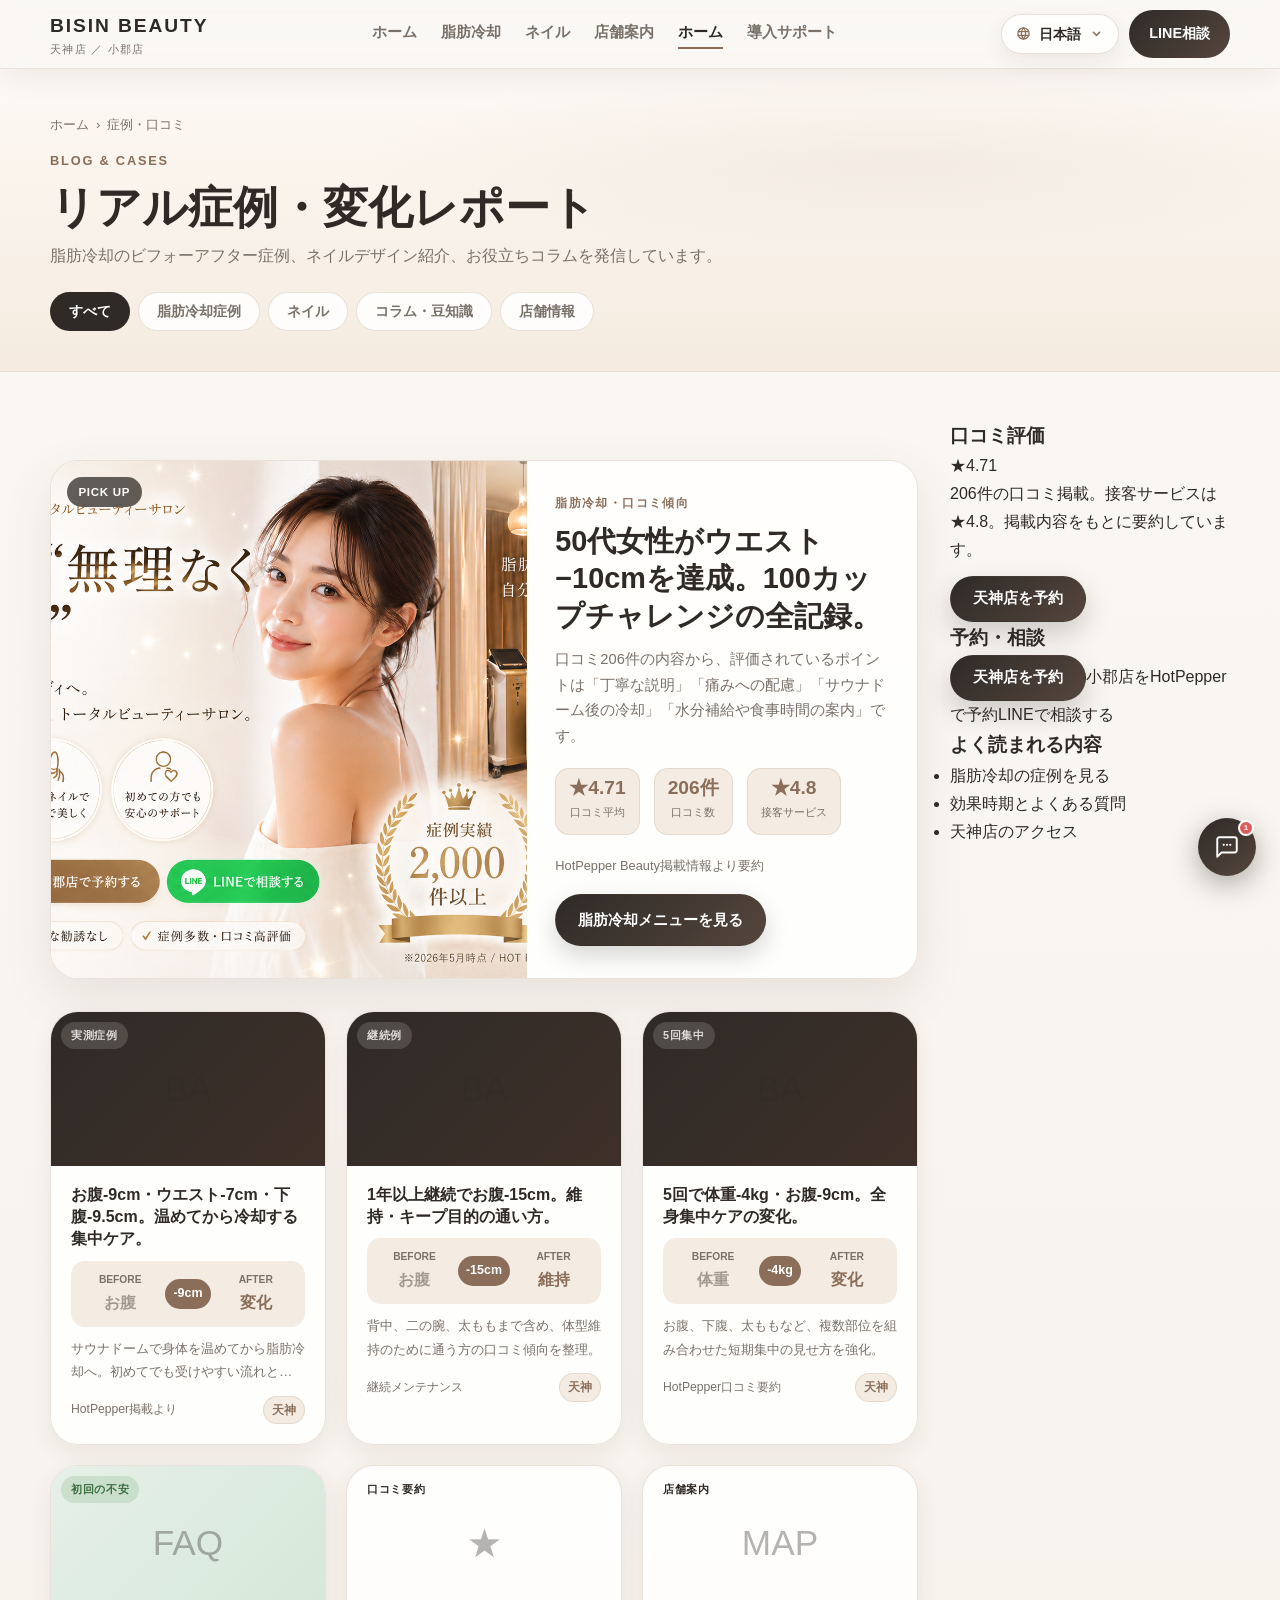
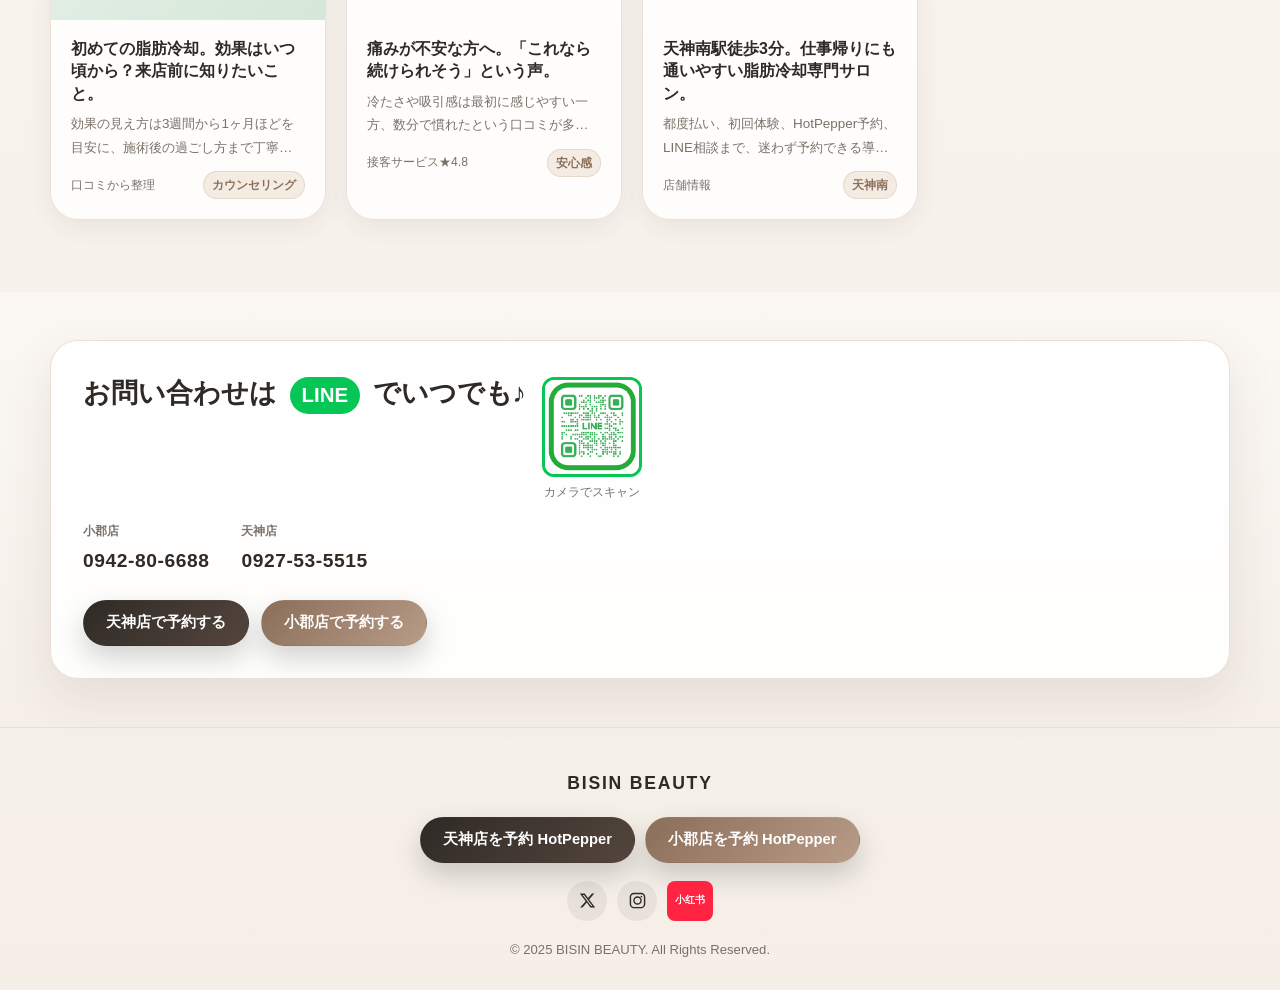
==== blog/index.html @ 2ee67520 "Fix Chinese copy wording" ====
<!DOCTYPE html>
<html lang="ja">
<head>
  <meta charset="UTF-8" />
  <meta name="viewport" content="width=device-width, initial-scale=1.0" />
  <title>症例・ブログ | BISIN BEAUTY</title>
  <meta name="description" content="脂肪冷却の症例・ビフォーアフター・お役立ち情報を発信。天神COOL SPA・小郡CHUCHU。" />
  <link rel="canonical" href="https://coolspa.bisincool.co.jp/blog/" />
  <meta property="og:type" content="website" />
  <meta property="og:site_name" content="BISIN BEAUTY" />
  <meta property="og:title" content="症例・ブログ｜脂肪冷却のビフォーアフター｜BISIN BEAUTY" />
  <meta property="og:description" content="脂肪冷却の症例・ビフォーアフター・お役立ち情報を発信。天神COOL SPA・小郡CHUCHU。" />
  <meta property="og:url" content="https://coolspa.bisincool.co.jp/blog/" />
  <meta property="og:image" content="https://coolspa.bisincool.co.jp/images/cases/Mochiafter.JPG" />
  <meta name="twitter:card" content="summary_large_image" />
  <style>
    :root{--bg:#f7f3ee;--card:rgba(255,255,255,0.85);--text:#2f2a26;--muted:#7a7169;--line:#e8dfd6;--accent:#b99c87;--accent-dark:#8a6e59;--shadow:0 18px 50px rgba(74,56,42,0.10);--shadow-sm:0 8px 24px rgba(74,56,42,0.07);--radius-xl:28px;--radius-lg:20px;--radius-md:14px;--max:1180px}
    *{box-sizing:border-box;margin:0;padding:0}
    html{scroll-behavior:smooth}
    body{font-family:"Hiragino Sans","Yu Gothic","Noto Sans JP",sans-serif;color:var(--text);background:linear-gradient(180deg,#fbf8f4,#f5efe8);line-height:1.75}
    a{color:inherit;text-decoration:none}
    .container{width:min(var(--max),calc(100% - 32px));margin:0 auto}
    .site-header{}.site-header::before{content:"";position:absolute;inset:0;backdrop-filter:blur(18px);background:;z-index:-1;pointer-events:none}
    .header-inner{min-height:68px;display:flex;align-items:center;justify-content:space-between;gap:16px}
    .logo{font-size:1.2rem;font-weight:800;letter-spacing:.1em}
    .logo small{display:block;font-size:.68rem;color:var(--muted);font-weight:500;letter-spacing:.12em;margin-top:-2px}
    .nav{display:flex;gap:24px;color:var(--muted);font-size:.95rem;font-weight:600}
    .nav a:hover,.nav a.active{color:var(--text)}
    .nav-close{display:none}
    .hamburger{display:none}
    .nav a.active{border-bottom:2px solid var(--accent-dark);padding-bottom:2px}
    .nav-cta{padding:11px 20px;border-radius:999px;background:linear-gradient(135deg,#2f2a26,#54463d);color:#fff;font-size:.9rem;font-weight:700;transition:transform .2s}
    .nav-cta:hover{transform:translateY(-2px)}
    .btn{display:inline-flex;align-items:center;justify-content:center;gap:6px;border-radius:999px;padding:12px 22px;font-size:.93rem;font-weight:800;border:1px solid transparent;cursor:pointer;transition:transform .2s,box-shadow .2s}
    .btn:hover{transform:translateY(-2px)}
    .btn-primary{background:linear-gradient(135deg,#2f2a26,#54463d);color:#fff;box-shadow:0 10px 24px rgba(0,0,0,.16)}
    .btn-secondary{background:rgba(255,255,255,.95);border-color:var(--line);color:var(--text)}
    .eyebrow{color:var(--accent-dark);font-size:.8rem;letter-spacing:.14em;text-transform:uppercase;font-weight:700;margin-bottom:8px}

    /* PAGE HERO */
    .page-hero{padding:44px 0 40px;background:radial-gradient(ellipse 70% 50% at 70% 30%,rgba(185,156,135,.1) 0,transparent 60%),linear-gradient(180deg,#fdf9f4,#f5ebe0);border-bottom:1px solid var(--line)}
    .breadcrumb{display:flex;gap:7px;align-items:center;font-size:.83rem;color:var(--muted);margin-bottom:14px}
    .breadcrumb a:hover{color:var(--text)}
    .page-hero h1{font-size:clamp(1.8rem,3.5vw,2.8rem);font-weight:800;line-height:1.2;margin-bottom:8px}
    .page-hero p{color:var(--muted);font-size:.97rem;margin-bottom:22px}

    /* FILTER TABS */
    .filter-bar{display:flex;flex-wrap:wrap;gap:8px}
    .filter-tab{padding:9px 18px;border-radius:999px;font-size:.88rem;font-weight:700;cursor:pointer;border:1px solid var(--line);background:rgba(255,255,255,.9);color:var(--muted);transition:all .2s}
    .filter-tab.active,.filter-tab:hover{background:var(--text);color:#fff;border-color:transparent}

    /* FEATURED POST */
    .featured-post{margin:40px 0 32px;background:var(--card);border:1px solid rgba(232,223,214,.9);border-radius:var(--radius-xl);overflow:hidden;box-shadow:var(--shadow);display:grid;grid-template-columns:1.1fr 0.9fr}
    .featured-img{position:relative;min-height:340px;background:url('../images/hero-cover.png') center/cover}
    .featured-img::after{content:"";position:absolute;inset:0;background:linear-gradient(90deg,transparent 60%,rgba(255,255,255,.1))}
    .featured-tag{position:absolute;top:16px;left:16px;padding:5px 12px;border-radius:999px;background:rgba(47,42,38,.75);backdrop-filter:blur(6px);color:#fff;font-size:.72rem;font-weight:800;letter-spacing:.06em}
    .featured-body{padding:32px 28px;display:flex;flex-direction:column;justify-content:center}
    .featured-label{font-size:.72rem;font-weight:800;letter-spacing:.12em;color:var(--accent-dark);text-transform:uppercase;margin-bottom:10px}
    .featured-body h2{font-size:clamp(1.3rem,2.5vw,1.8rem);font-weight:800;line-height:1.3;margin-bottom:12px}
    .featured-body p{font-size:.92rem;color:var(--muted);margin-bottom:18px}
    .featured-stats{display:flex;gap:14px;margin-bottom:20px}
    .fstat{text-align:center;padding:9px 13px;background:#f4ece3;border:1px solid rgba(185,156,135,.25);border-radius:var(--radius-md)}
    .fstat strong{display:block;font-size:1.2rem;font-weight:900;color:var(--accent-dark);line-height:1}
    .fstat span{font-size:.68rem;color:var(--muted)}
    .featured-meta{font-size:.8rem;color:var(--muted)}

    /* BLOG GRID */
    .blog-grid{display:grid;grid-template-columns:repeat(3,1fr);gap:20px}
    .blog-card{background:var(--card);border:1px solid rgba(232,223,214,.9);border-radius:var(--radius-xl);overflow:hidden;box-shadow:var(--shadow-sm);transition:transform .25s,box-shadow .25s;cursor:pointer}
    .blog-card:hover{transform:translateY(-4px);box-shadow:var(--shadow)}
    .blog-card-img{aspect-ratio:16/9;position:relative;overflow:hidden;display:flex;align-items:center;justify-content:center;flex-direction:column;gap:7px}
    /* category colors */
    .blog-card-img.cat-case{background:linear-gradient(135deg,#2f2a26,#3e3029)}
    .blog-card-img.cat-nail{background:linear-gradient(135deg,#f5e6f0,#e8d5ef)}
    .blog-card-img.cat-tips{background:linear-gradient(135deg,#e6f0e8,#d5e8d8)}
    .blog-card-img.cat-store{background:linear-gradient(135deg,#fdf6ec,#f5ebe0)}
    .blog-card-img .img-icon{font-size:2.2rem;opacity:.35}
    .blog-card-img img{position:absolute;inset:0;width:100%;height:100%;object-fit:cover}
    .blog-img-tag{position:absolute;top:10px;left:10px;padding:4px 10px;border-radius:999px;font-size:.68rem;font-weight:800;letter-spacing:.06em}
    .cat-case   .blog-img-tag{background:rgba(255,255,255,.15);color:rgba(255,255,255,.8)}
    .cat-nail   .blog-img-tag{background:rgba(185,136,185,.2);color:#7a3d8f}
    .cat-tips   .blog-img-tag{background:rgba(100,160,100,.2);color:#3a6e40}
    .cat-store  .blog-img-tag{background:rgba(185,156,135,.2);color:var(--accent-dark)}
    .blog-card-body{padding:18px 20px 20px}
    .blog-card-body h3{font-size:1rem;font-weight:800;line-height:1.4;margin-bottom:7px}
    .blog-card-body p{font-size:.84rem;color:var(--muted);margin-bottom:12px;display:-webkit-box;-webkit-line-clamp:2;-webkit-box-orient:vertical;overflow:hidden}
    .blog-card-footer{display:flex;align-items:center;justify-content:space-between}
    .blog-date{font-size:.76rem;color:var(--muted)}
    .blog-store-tag{font-size:.72rem;font-weight:700;padding:3px 8px;border-radius:999px;background:#f4ece3;border:1px solid rgba(185,156,135,.25);color:var(--accent-dark)}

    /* BA MINI in card */
    .ba-mini{display:grid;grid-template-columns:1fr auto 1fr;align-items:center;gap:8px;margin:10px 0;padding:10px 12px;background:#f4ece3;border-radius:var(--radius-md)}
    .ba-mini .side{text-align:center}
    .ba-mini .side .lbl{font-size:.64rem;color:var(--muted);font-weight:700;display:block}
    .ba-mini .side .val{font-size:1rem;font-weight:900;line-height:1.1}
    .ba-mini .side.before-side .val{color:rgba(100,89,80,.55);text-decoration:line-through;text-decoration-color:rgba(100,89,80,.2)}
    .ba-mini .side.after-side  .val{color:var(--accent-dark)}
    .ba-mini .diff-badge{font-size:.78rem;font-weight:900;color:#fff;background:var(--accent-dark);padding:4px 8px;border-radius:999px;white-space:nowrap}

    /* SIDEBAR */
    .blog-layout{display:grid;grid-template-columns:1fr 280px;gap:32px;align-items:start}
    .sidebar-card{background:var(--card);border:1px solid rgba(232,223,214,.9);border-radius:var(--radius-xl);padding:22px;box-shadow:var(--shadow-sm);margin-bottom:18px}
    .sidebar-title{font-size:.88rem;font-weight:800;margin-bottom:14px;padding-bottom:8px;border-bottom:1px solid var(--line)}
    .sidebar-link{display:flex;align-items:flex-start;gap:10px;padding:9px 0;border-bottom:1px solid var(--line);font-size:.84rem}
    .sidebar-link:last-child{border-bottom:none}
    .sidebar-link .sl-icon{flex-shrink:0;font-size:.9rem}
    .sidebar-link .sl-text{color:var(--text);line-height:1.4}
    .sidebar-link .sl-text small{display:block;color:var(--muted);font-size:.74rem;margin-top:2px}
    .sidebar-link:hover .sl-text{color:var(--accent-dark)}
    .cta-sidebar{background:linear-gradient(135deg,#2f2a26,#54463d);border-radius:var(--radius-xl);padding:22px;text-align:center}
    .cta-sidebar h3{color:#fff;font-size:1rem;font-weight:800;margin-bottom:7px}
    .cta-sidebar p{color:rgba(255,255,255,.65);font-size:.82rem;margin-bottom:14px}
    .cta-sidebar .btn-white{display:block;padding:11px;border-radius:999px;background:#fff;color:var(--text);font-size:.88rem;font-weight:800;text-align:center;margin-bottom:8px;transition:transform .2s}
    .cta-sidebar .btn-white:hover{transform:translateY(-1px)}
    .cta-sidebar .btn-line{display:block;padding:11px;border-radius:999px;background:rgba(255,255,255,.12);border:1px solid rgba(255,255,255,.2);color:rgba(255,255,255,.85);font-size:.88rem;font-weight:700;text-align:center}

    /* PAGINATION */
    .pagination{display:flex;justify-content:center;gap:8px;margin-top:40px}
    .page-btn{width:38px;height:38px;border-radius:10px;display:flex;align-items:center;justify-content:center;font-size:.88rem;font-weight:700;border:1px solid var(--line);background:rgba(255,255,255,.9);color:var(--muted);cursor:pointer;transition:all .2s}
    .page-btn.active,.page-btn:hover{background:var(--text);color:#fff;border-color:transparent}

    @media(max-width:960px){
      .blog-layout{grid-template-columns:1fr}
      .featured-post{grid-template-columns:1fr}
      .featured-img{min-height:220px}
      .blog-grid{grid-template-columns:1fr 1fr}
    }
    @media(max-width:720px){
      .nav{display:none;flex-direction:column;position:fixed;top:0;left:0;width:100%;height:100%;background:#fbf8f4;backdrop-filter:blur(20px);z-index:100;justify-content:center;align-items:center;gap:36px;font-size:1.2rem}
      .nav.open{display:flex}
      .nav-close{position:absolute;top:24px;right:24px;background:none;border:none;font-size:2rem;cursor:pointer;color:var(--text)}
      .hamburger{display:flex;flex-direction:column;gap:5px;background:none;border:none;cursor:pointer;padding:8px;z-index:200}
      .hamburger span{display:block;width:24px;height:2px;background:var(--text);border-radius:2px}
      .blog-grid{grid-template-columns:1fr}
      .filter-bar{gap:6px}
      .filter-tab{padding:7px 12px;font-size:.82rem}
    }
      .footer{padding:40px 0 28px;border-top:1px solid var(--line)}
    .footer-inner{display:flex;flex-direction:column;align-items:center;gap:18px;text-align:center}
    .footer-brand{font-size:1.1rem;font-weight:800;letter-spacing:.1em;color:var(--text)}
    .footer-reserve{display:flex;gap:10px;flex-wrap:wrap;justify-content:center}
    .footer-hp-btn{display:inline-flex;align-items:center;gap:7px;padding:10px 18px;border-radius:999px;background:#ff4b4b;color:#fff;font-size:.86rem;font-weight:700;transition:opacity .2s}
    .footer-hp-btn:hover{opacity:.85}
    .hp-badge{font-size:.68rem;background:rgba(0,0,0,.15);padding:2px 7px;border-radius:4px}
    .footer-sns{display:flex;gap:10px}
    .sns-btn{width:40px;height:40px;border-radius:50%;display:flex;align-items:center;justify-content:center;background:rgba(0,0,0,.06);color:var(--text);transition:background .2s,transform .2s}
    .sns-btn:hover{background:rgba(0,0,0,.12);transform:translateY(-2px)}
    .sns-btn.rednote{background:#ff2442;color:#fff;font-size:.6rem;font-weight:800;border-radius:8px;width:auto;padding:0 8px}
    .footer-copy{font-size:.82rem;color:var(--muted)}
  </style>
  <link rel="stylesheet" href="../css/i18n.css?v=2" />
  <link rel="stylesheet" href="../css/cta-unified.css?v=3" />
</head>
<body>
<header class="site-header">
  <div class="container header-inner">
    <a class="logo" href="../index.html">BISIN BEAUTY<small>天神店 ／ 小郡店</small></a>
    <nav class="nav" id="globalNav">
      <button class="nav-close" onclick="document.getElementById('globalNav').classList.remove('open')" aria-label="閉じる">✕</button>
      <a href="../index.html" onclick="document.getElementById('globalNav').classList.remove('open')">ホーム</a>
      <a href="../services/fat-freezing.html" onclick="document.getElementById('globalNav').classList.remove('open')">脂肪冷却</a>
      <a href="../services/nail.html" onclick="document.getElementById('globalNav').classList.remove('open')">ネイル</a>
      <a href="../stores/coolspa-tenjin.html" onclick="document.getElementById('globalNav').classList.remove('open')">店舗案内</a>
      <a href="index.html" class="active" onclick="document.getElementById('globalNav').classList.remove('open')">症例・ビフォーアフター</a>
      <a href="../for-business.html" onclick="document.getElementById('globalNav').classList.remove('open')">開業支援</a>
    </nav>
    <div style="display:flex;align-items:center;gap:12px;">
      <a class="nav-cta" href="#contact">LINE相談</a>
      <button class="hamburger" onclick="document.getElementById('globalNav').classList.toggle('open')" aria-label="メニュー">
        <span></span><span></span><span></span>
      </button>
    </div>
  </div>
</header>

<main>
  <section class="page-hero">
    <div class="container">
      <div class="breadcrumb">
        <a href="../index.html">ホーム</a><span>›</span><span>症例・口コミ</span>
      </div>
      <div class="eyebrow">Blog &amp; Cases</div>
      <h1>リアル症例・口コミレポート</h1>
      <p>HotPepper Beauty掲載の口コミ・症例傾向をもとに、脂肪冷却の変化量、体感、通いやすさを来店前に確認できます。</p>
      <div class="filter-bar">
        <button class="filter-tab active">すべて</button>
        <button class="filter-tab">脂肪冷却症例</button>
        <button class="filter-tab">口コミ要約</button>
        <button class="filter-tab">コラム・豆知識</button>
        <button class="filter-tab">店舗情報</button>
      </div>
    </div>
  </section>

  <div style="padding:48px 0 72px">
    <div class="container">
      <div class="blog-layout">
        <div>
          <div class="featured-post">
            <div class="featured-img"><span class="featured-tag">PICK UP</span></div>
            <div class="featured-body">
              <div class="featured-label">脂肪冷却・口コミ傾向</div>
              <h2>口コミ平均★4.71。サイズ変化と通いやすさで選ばれる理由。</h2>
              <p>口コミ206件の内容から、評価されているポイントは「丁寧な説明」「痛みへの配慮」「サウナドーム後の冷却」「水分補給や食事時間の案内」です。</p>
              <div class="featured-stats">
                <div class="fstat"><strong>★4.71</strong><span>口コミ平均</span></div>
                <div class="fstat"><strong>206件</strong><span>口コミ数</span></div>
                <div class="fstat"><strong>★4.8</strong><span>接客サービス</span></div>
              </div>
              <div class="featured-meta">HotPepper Beauty掲載情報より要約</div>
              <a href="../services/fat-freezing.html" class="btn btn-primary" style="margin-top:16px;align-self:flex-start">脂肪冷却メニューを見る</a>
            </div>
          </div>

          <div class="blog-grid">
            <div class="blog-card"><div class="blog-card-img cat-case"><span class="blog-img-tag">実測症例</span><span class="img-icon">BA</span></div><div class="blog-card-body"><h3>お腹-9cm・ウエスト-7cm・下腹-9.5cm。温めてから冷却する集中ケア。</h3><div class="ba-mini"><div class="side before-side"><span class="lbl">BEFORE</span><span class="val">お腹</span></div><span class="diff-badge">-9cm</span><div class="side after-side"><span class="lbl">AFTER</span><span class="val">変化</span></div></div><p>サウナドームで身体を温めてから脂肪冷却へ。初めてでも受けやすい流れとして紹介します。</p><div class="blog-card-footer"><span class="blog-date">HotPepper掲載より</span><span class="blog-store-tag">天神</span></div></div></div>
            <div class="blog-card"><div class="blog-card-img cat-case"><span class="blog-img-tag">継続例</span><span class="img-icon">BA</span></div><div class="blog-card-body"><h3>1年以上継続でお腹-15cm。維持・キープ目的の通い方。</h3><div class="ba-mini"><div class="side before-side"><span class="lbl">BEFORE</span><span class="val">お腹</span></div><span class="diff-badge">-15cm</span><div class="side after-side"><span class="lbl">AFTER</span><span class="val">維持</span></div></div><p>背中、二の腕、太ももまで含め、体型維持のために通う方の口コミ傾向を整理。</p><div class="blog-card-footer"><span class="blog-date">継続メンテナンス</span><span class="blog-store-tag">天神</span></div></div></div>
            <div class="blog-card"><div class="blog-card-img cat-case"><span class="blog-img-tag">5回集中</span><span class="img-icon">BA</span></div><div class="blog-card-body"><h3>5回で体重-4kg・お腹-9cm。全身集中ケアの変化。</h3><div class="ba-mini"><div class="side before-side"><span class="lbl">BEFORE</span><span class="val">体重</span></div><span class="diff-badge">-4kg</span><div class="side after-side"><span class="lbl">AFTER</span><span class="val">変化</span></div></div><p>お腹、下腹、太ももなど、複数部位を組み合わせた短期集中の見せ方を強化。</p><div class="blog-card-footer"><span class="blog-date">HotPepper口コミ要約</span><span class="blog-store-tag">天神</span></div></div></div>
            <div class="blog-card"><div class="blog-card-img cat-tips"><span class="blog-img-tag">初回の不安</span><span class="img-icon">FAQ</span></div><div class="blog-card-body"><h3>初めての脂肪冷却。効果はいつ頃から？来店前に知りたいこと。</h3><p>効果の見え方は3週間から1ヶ月ほどを目安に、施術後の過ごし方まで丁寧に案内します。</p><div class="blog-card-footer"><span class="blog-date">口コミから整理</span><span class="blog-store-tag">カウンセリング</span></div></div></div>
            <div class="blog-card"><div class="blog-card-img cat-review"><span class="blog-img-tag">口コミ要約</span><span class="img-icon">★</span></div><div class="blog-card-body"><h3>痛みが不安な方へ。「これなら続けられそう」という声。</h3><p>冷たさや吸引感は最初に感じやすい一方、数分で慣れたという口コミが多く、声かけも安心材料に。</p><div class="blog-card-footer"><span class="blog-date">接客サービス★4.8</span><span class="blog-store-tag">安心感</span></div></div></div>
            <div class="blog-card"><div class="blog-card-img cat-shop"><span class="blog-img-tag">店舗案内</span><span class="img-icon">MAP</span></div><div class="blog-card-body"><h3>天神南駅徒歩3分。仕事帰りにも通いやすい脂肪冷却専門サロン。</h3><p>都度払い、初回体験、HotPepper予約、LINE相談まで、迷わず予約できる導線をまとめました。</p><div class="blog-card-footer"><span class="blog-date">店舗情報</span><span class="blog-store-tag">天神南</span></div></div></div>
          </div>
        </div>

        <aside class="sidebar">
          <div class="side-widget"><h3>口コミ評価</h3><div class="side-review-score">★4.71</div><p>206件の口コミ掲載。接客サービスは★4.8。掲載内容をもとに要約しています。</p><a class="side-cta hotpepper" href="https://beauty.hotpepper.jp/kr/slnH000736255/review/" target="_blank" rel="noopener" style="margin-top:12px">HotPepperの口コミを見る</a></div>
          <div class="side-widget"><h3>予約・相談</h3><div class="side-cta-list"><a class="side-cta hotpepper" href="https://beauty.hotpepper.jp/kr/slnH000736255/" target="_blank" rel="noopener">天神店をHotPepperで予約</a><a class="side-cta hotpepper" href="https://beauty.hotpepper.jp/kr/slnH000582425/" target="_blank" rel="noopener">小郡店をHotPepperで予約</a><a class="side-cta line" href="https://lin.ee/ueF4z50" target="_blank" rel="noopener">LINEで相談する</a></div></div>
          <div class="side-widget"><h3>よく読まれる内容</h3><ul class="popular-list"><li><a href="../services/fat-freezing.html#results">脂肪冷却の症例を見る</a></li><li><a href="../services/fat-freezing.html#faq">効果時期とよくある質問</a></li><li><a href="../stores/coolspa-tenjin.html">天神店のアクセス</a></li></ul></div>
        </aside>
      </div>
    </div>
  </div>

  <!-- Contact CTA -->
  <section id="contact" style="padding:48px 0;background:linear-gradient(180deg,#fbf8f4,#f5efe8);">
    <div class="container">
      <div style="background:rgba(255,255,255,0.9);border:1px solid rgba(232,223,214,.95);border-radius:28px;padding:32px;box-shadow:0 18px 50px rgba(74,56,42,0.10);">
        <div style="display:inline-flex;align-items:flex-start;gap:16px;margin-bottom:18px;flex-wrap:wrap;">
          <p style="font-size:clamp(1.2rem,2.5vw,1.7rem);font-weight:800;line-height:1.5;color:#2f2a26;margin:0;">
            お問い合わせは
            <span style="display:inline-flex;align-items:center;background:#06c755;color:#fff;font-size:.75em;font-weight:900;padding:3px 12px;border-radius:999px;margin:0 5px;vertical-align:middle;">LINE</span>
            でいつでも♪
          </p>
          <div style="text-align:center;flex-shrink:0;margin-top:4px;">
            <img src="../images/line-qr.png" alt="LINE QRコード" style="width:100px;height:100px;border-radius:12px;border:3px solid #06c755;display:block;">
            <p style="color:#7a7169;font-size:.72rem;margin-top:5px;">カメラでスキャン</p>
          </div>
        </div>
        <div style="display:flex;gap:32px;flex-wrap:wrap;margin-bottom:22px;">
          <div>
            <p style="color:#7a7169;font-size:.78rem;font-weight:700;margin-bottom:2px;">小郡店</p>
            <p style="font-size:1.2rem;font-weight:800;letter-spacing:.03em;color:#2f2a26;">0942-80-6688</p>
          </div>
          <div>
            <p style="color:#7a7169;font-size:.78rem;font-weight:700;margin-bottom:2px;">天神店</p>
            <p style="font-size:1.2rem;font-weight:800;letter-spacing:.03em;color:#2f2a26;">0927-53-5515</p>
          </div>
        </div>
        <div style="display:flex;gap:12px;flex-wrap:wrap;">
          <a href="https://beauty.hotpepper.jp/kr/slnH000736255/" target="_blank" rel="noopener" style="display:inline-flex;align-items:center;border-radius:999px;padding:12px 22px;font-size:.9rem;font-weight:800;background:linear-gradient(135deg,#2f2a26,#54463d);color:#fff;box-shadow:0 12px 28px rgba(0,0,0,.18);">天神店で予約する</a>
          <a href="https://beauty.hotpepper.jp/kr/slnH000498862/" target="_blank" rel="noopener" style="display:inline-flex;align-items:center;border-radius:999px;padding:12px 22px;font-size:.9rem;font-weight:800;background:linear-gradient(135deg,#2f2a26,#54463d);color:#fff;box-shadow:0 12px 28px rgba(0,0,0,.18);">小郡店で予約する</a>
        </div>
      </div>
    </div>
  </section>
</main>
<footer class="footer">
  <div class="container footer-inner">
    <p class="footer-brand">BISIN BEAUTY</p>
    <div class="footer-reserve">
      <a href="https://beauty.hotpepper.jp/kr/slnH000736255/" target="_blank" rel="noopener" class="footer-hp-btn"><svg width="13" height="13" viewBox="0 0 24 24" fill="currentColor"><path d="M19 3H5a2 2 0 00-2 2v14a2 2 0 002 2h14a2 2 0 002-2V5a2 2 0 00-2-2zm-7 14l-5-5 1.4-1.4L12 14.2l7.6-7.6L21 8l-9 9z"/></svg>天神店を予約<span class="hp-badge">HotPepper</span></a>
      <a href="https://beauty.hotpepper.jp/kr/slnH000498862/" target="_blank" rel="noopener" class="footer-hp-btn"><svg width="13" height="13" viewBox="0 0 24 24" fill="currentColor"><path d="M19 3H5a2 2 0 00-2 2v14a2 2 0 002 2h14a2 2 0 002-2V5a2 2 0 00-2-2zm-7 14l-5-5 1.4-1.4L12 14.2l7.6-7.6L21 8l-9 9z"/></svg>小郡店を予約<span class="hp-badge">HotPepper</span></a>
    </div>
    <div class="footer-sns">
      <a href="https://x.com/BisinCool" target="_blank" rel="noopener" class="sns-btn" aria-label="X（Twitter）"><svg width="17" height="17" viewBox="0 0 24 24" fill="currentColor"><path d="M18.244 2.25h3.308l-7.227 8.26 8.502 11.24H16.17l-5.214-6.817L4.99 21.75H1.68l7.73-8.835L1.254 2.25H8.08l4.713 6.231zm-1.161 17.52h1.833L7.084 4.126H5.117z"/></svg></a>
      <a href="https://www.instagram.com/bisincool/" target="_blank" rel="noopener" class="sns-btn" aria-label="Instagram"><svg width="17" height="17" viewBox="0 0 24 24" fill="none" stroke="currentColor" stroke-width="2"><rect x="2" y="2" width="20" height="20" rx="5"/><circle cx="12" cy="12" r="5"/><circle cx="17.5" cy="6.5" r="1.2" fill="currentColor" stroke="none"/></svg></a>
      <a href="https://www.xiaohongshu.com/discovery/item/69e0a2540000000022001ae0?source=webshare&amp;xhsshare=pc_web&amp;xsec_token=AB1BG-D9p5TQa1cb5tnmm_p1D4aSu9qyHYRRPa7bhW69w=&amp;xsec_source=pc_share" target="_blank" rel="noopener" class="sns-btn rednote" aria-label="小红书">小红书</a>
    </div>
    <p class="footer-copy">&copy; 2025 BISIN BEAUTY. All Rights Reserved.</p>
  </div>
</footer>
<script src="../js/i18n.js?v=10"></script>
<script src="../js/cta-unified.js?v=4"></script>
<link rel="stylesheet" href="../css/chatbot.css?v=9">
<script src="../js/chatbot.js?v=8"></script>
</body>
</html>
---- css/i18n.css ----
.site-header,
.lp-header {
  position: sticky !important;
  top: 0 !important;
  z-index: 1000 !important;
  background: rgba(251, 248, 244, 0.94) !important;
  border-bottom: 1px solid rgba(232, 223, 214, 0.86) !important;
  box-shadow: 0 8px 28px rgba(74, 56, 42, 0.08) !important;
  backdrop-filter: blur(18px);
  -webkit-backdrop-filter: blur(18px);
}

.site-header::before {
  background: rgba(251, 248, 244, 0.82) !important;
}

.lang-switcher {
  position: relative;
  display: inline-flex;
  white-space: nowrap;
}

.lang-switcher__trigger {
  display: inline-flex;
  align-items: center;
  justify-content: center;
  gap: 8px;
  min-height: 40px;
  padding: 0 14px;
  border: 1px solid rgba(232, 223, 214, 0.98);
  border-radius: 999px;
  background: rgba(255, 255, 255, 0.78);
  color: var(--text, #2f2a26);
  box-shadow: 0 8px 22px rgba(74, 56, 42, 0.08);
  backdrop-filter: blur(14px);
  cursor: pointer;
  font: inherit;
  font-size: 0.88rem;
  font-weight: 800;
  line-height: 1;
  transition: border-color 0.18s ease, box-shadow 0.18s ease, transform 0.18s ease;
}

.lang-switcher__trigger:hover,
.lang-switcher__trigger:focus-visible {
  border-color: rgba(185, 156, 135, 0.58);
  box-shadow: 0 12px 26px rgba(74, 56, 42, 0.12);
  outline: none;
}

.lang-switcher__trigger:focus-visible {
  box-shadow: 0 0 0 3px rgba(185, 156, 135, 0.24), 0 12px 26px rgba(74, 56, 42, 0.12);
}

.lang-switcher__globe,
.lang-switcher__chevron {
  width: 15px;
  height: 15px;
  color: var(--accent-dark, #8a6e59);
  flex-shrink: 0;
}

.lang-switcher__chevron {
  transition: transform 0.18s ease;
}

.lang-switcher.is-open .lang-switcher__chevron {
  transform: rotate(180deg);
}

.lang-switcher__menu {
  position: absolute;
  top: calc(100% + 10px);
  right: 0;
  z-index: 80;
  width: 178px;
  padding: 7px;
  border: 1px solid rgba(232, 223, 214, 0.98);
  border-radius: 14px;
  background: rgba(252, 250, 247, 0.98);
  box-shadow: 0 18px 42px rgba(74, 56, 42, 0.16);
  backdrop-filter: blur(18px);
  opacity: 0;
  transform: translateY(-4px) scale(0.98);
  transform-origin: top right;
  pointer-events: none;
  transition: opacity 0.16s ease, transform 0.16s ease;
}

.lang-switcher.is-open .lang-switcher__menu {
  opacity: 1;
  transform: translateY(0) scale(1);
  pointer-events: auto;
}

.lang-switcher__option {
  display: grid;
  grid-template-columns: 40px 1fr 18px;
  align-items: center;
  gap: 9px;
  width: 100%;
  min-height: 48px;
  padding: 0 10px;
  border: 0;
  border-radius: 10px;
  background: transparent;
  color: var(--text, #2f2a26);
  cursor: pointer;
  font: inherit;
  text-align: left;
  transition: background 0.16s ease, color 0.16s ease;
}

.lang-switcher__option + .lang-switcher__option {
  margin-top: 2px;
}

.lang-switcher__option:hover,
.lang-switcher__option:focus-visible {
  background: rgba(185, 156, 135, 0.11);
  outline: none;
}

.lang-switcher__option[aria-checked="true"] {
  background: rgba(185, 156, 135, 0.15);
}

.lang-switcher__code {
  display: inline-flex;
  align-items: center;
  justify-content: center;
  width: 34px;
  height: 24px;
  border: 1px solid rgba(185, 156, 135, 0.44);
  border-radius: 6px;
  background: rgba(255, 255, 255, 0.72);
  color: var(--accent-dark, #8a6e59);
  font-size: 0.72rem;
  font-weight: 900;
  letter-spacing: 0.08em;
}

.lang-switcher__option[aria-checked="true"] .lang-switcher__code {
  background: linear-gradient(135deg, #b99c87, #8a6e59);
  border-color: transparent;
  color: #fff;
}

.lang-switcher__name {
  color: var(--text, #2f2a26);
  font-size: 0.92rem;
  font-weight: 800;
}

.lang-switcher__check {
  color: var(--accent-dark, #8a6e59);
  font-size: 1rem;
  font-weight: 900;
  opacity: 0;
  text-align: center;
}

.lang-switcher__option[aria-checked="true"] .lang-switcher__check {
  opacity: 1;
}

.i18n-header-pack {
  display: inline-flex;
  align-items: center;
  gap: 10px;
  flex-wrap: wrap;
  justify-content: flex-end;
}

.i18n-summary {
  position: relative;
  z-index: 3;
  border-bottom: 1px solid rgba(232, 223, 214, 0.72);
  background: rgba(255, 255, 255, 0.52);
  backdrop-filter: blur(12px);
}

.i18n-summary__inner {
  width: min(var(--max, 1180px), calc(100% - 32px));
  margin: 0 auto;
  display: flex;
  align-items: center;
  justify-content: space-between;
  gap: 18px;
  padding: 12px 0;
}

.i18n-summary__copy {
  min-width: 0;
}

.i18n-summary__title {
  margin: 0;
  color: var(--text, #2f2a26);
  font-size: 0.96rem;
  font-weight: 900;
  line-height: 1.45;
}

.i18n-summary__text {
  margin: 2px 0 0;
  color: var(--muted, #7a7169);
  font-size: 0.82rem;
  line-height: 1.55;
}

.i18n-summary__actions {
  display: inline-flex;
  align-items: center;
  gap: 8px;
  flex-wrap: wrap;
  justify-content: flex-end;
  flex-shrink: 0;
}

.i18n-summary__link {
  display: inline-flex;
  align-items: center;
  justify-content: center;
  min-height: 34px;
  padding: 0 13px;
  border-radius: 999px;
  border: 1px solid rgba(232, 223, 214, 0.95);
  background: rgba(255, 255, 255, 0.86);
  color: var(--text, #2f2a26);
  font-size: 0.78rem;
  font-weight: 900;
  text-decoration: none;
  transition: transform 0.18s ease, box-shadow 0.18s ease;
}

.i18n-summary__link:hover {
  transform: translateY(-1px);
  box-shadow: 0 8px 18px rgba(74, 56, 42, 0.1);
}

.i18n-summary__link--primary {
  border-color: transparent;
  background: linear-gradient(135deg, #2f2a26, #54463d);
  color: #fff;
}

@media (max-width: 960px) {
  .i18n-header-pack {
    margin-left: auto;
  }
}

@media (max-width: 720px) {
  .i18n-header-pack {
    gap: 8px;
    flex-wrap: nowrap;
  }

  .lang-switcher {
    order: 2;
  }

  .lang-switcher__trigger {
    min-height: 38px;
    padding: 0 12px;
    font-size: 0.82rem;
  }

  .lang-switcher__menu {
    right: -4px;
    width: 168px;
  }

  .i18n-header-pack .header-cta,
  .i18n-header-pack .nav-cta,
  .i18n-header-pack .lp-header-cta {
    min-height: 38px;
    padding: 0 12px;
    font-size: 0.8rem;
  }

  .i18n-summary__inner {
    align-items: flex-start;
    flex-direction: column;
    gap: 10px;
  }

  .i18n-summary__actions {
    width: 100%;
    justify-content: flex-start;
  }
}

@media (max-width: 420px) {
  .lang-switcher__trigger {
    gap: 6px;
    min-height: 36px;
    padding: 0 10px;
    font-size: 0.78rem;
  }

  .lang-switcher__globe,
  .lang-switcher__chevron {
    width: 14px;
    height: 14px;
  }

  .i18n-header-pack .header-cta,
  .i18n-header-pack .nav-cta,
  .i18n-header-pack .lp-header-cta {
    padding: 0 10px;
    font-size: 0.76rem;
  }
}
---- css/cta-unified.css ----
.global-reserve-link {
  display: inline-flex !important;
  align-items: center !important;
  justify-content: center !important;
  gap: 7px !important;
  min-height: 46px !important;
  padding: 12px 22px !important;
  border: 1px solid transparent !important;
  border-radius: 999px !important;
  background: linear-gradient(135deg, #2f2a26 0%, #54463d 100%) !important;
  color: #fff !important;
  box-shadow: 0 12px 28px rgba(0, 0, 0, 0.18) !important;
  font-size: 0.92rem !important;
  font-weight: 850 !important;
  line-height: 1.2 !important;
  text-align: center !important;
  text-decoration: none !important;
  transition: transform 0.18s ease, box-shadow 0.18s ease !important;
}

.global-reserve-link:hover {
  transform: translateY(-2px);
  box-shadow: 0 18px 36px rgba(0, 0, 0, 0.24) !important;
}

.global-reserve-ogori {
  background: linear-gradient(135deg, #8a6e59 0%, #b99c87 100%) !important;
}

.header-cta,
.nav-cta,
.lp-header-cta {
  white-space: nowrap;
}

html[lang="zh-CN"] .i18n-header-pack .header-cta,
html[lang="zh-CN"] .i18n-header-pack .nav-cta,
html[lang="zh-CN"] .i18n-header-pack .lp-header-cta,
html[lang="zh-CN"] .i18n-summary__link[data-i18n-static="lineConsult"],
html[lang="zh-CN"] .global-mobile-cta__btn--line {
  border-color: transparent !important;
  background: #06c755 !important;
  color: #fff !important;
  box-shadow: 0 12px 26px rgba(6, 199, 85, 0.28) !important;
}

html[lang="zh-CN"] .i18n-header-pack .header-cta:hover,
html[lang="zh-CN"] .i18n-header-pack .nav-cta:hover,
html[lang="zh-CN"] .i18n-header-pack .lp-header-cta:hover,
html[lang="zh-CN"] .i18n-summary__link[data-i18n-static="lineConsult"]:hover,
html[lang="zh-CN"] .global-mobile-cta__btn--line:hover {
  box-shadow: 0 16px 34px rgba(6, 199, 85, 0.34) !important;
}

.global-mobile-cta {
  position: fixed;
  left: 0;
  right: 0;
  bottom: 0;
  z-index: 120;
  display: none;
  padding: 9px 12px calc(9px + env(safe-area-inset-bottom));
  border-top: 1px solid rgba(232, 223, 214, 0.94);
  background: rgba(252, 250, 247, 0.97);
  box-shadow: 0 -10px 30px rgba(74, 56, 42, 0.16);
  backdrop-filter: blur(18px);
}

.global-mobile-cta__inner {
  display: grid;
  grid-template-columns: 1fr;
  gap: 7px;
  max-width: 720px;
  margin: 0 auto;
}

.global-mobile-cta__copy {
  display: flex;
  align-items: baseline;
  justify-content: space-between;
  gap: 10px;
  min-width: 0;
}

.global-mobile-cta__copy strong {
  color: var(--text, #2f2a26);
  font-size: 0.88rem;
  font-weight: 900;
  line-height: 1.2;
}

.global-mobile-cta__copy span {
  color: var(--muted, #7a7169);
  font-size: 0.72rem;
  font-weight: 700;
  white-space: nowrap;
}

.global-mobile-cta__actions {
  display: grid;
  grid-template-columns: 1fr 1fr 0.78fr;
  gap: 7px;
}

.global-mobile-cta__btn {
  display: inline-flex;
  align-items: center;
  justify-content: center;
  min-height: 43px;
  padding: 0 10px;
  border-radius: 999px;
  color: #fff;
  font-size: 0.82rem;
  font-weight: 900;
  line-height: 1;
  text-decoration: none;
  box-shadow: 0 8px 18px rgba(74, 56, 42, 0.18);
}

.global-mobile-cta__btn--tenjin {
  background: linear-gradient(135deg, #2f2a26 0%, #54463d 100%);
}

.global-mobile-cta__btn--ogori {
  background: linear-gradient(135deg, #8a6e59 0%, #b99c87 100%);
}

.global-mobile-cta__btn--line {
  background: #06c755;
}

body.has-global-mobile-cta #stickyBar {
  display: none !important;
}

@media (max-width: 760px) {
  body.has-global-mobile-cta {
    padding-bottom: 108px;
  }

  .global-mobile-cta {
    display: block;
  }

  .global-reserve-link {
    width: 100%;
    min-height: 48px !important;
  }
}

@media (max-width: 380px) {
  .global-mobile-cta__copy {
    flex-direction: column;
    align-items: flex-start;
    gap: 2px;
  }

  .global-mobile-cta__actions {
    grid-template-columns: 1fr 1fr;
  }

  .global-mobile-cta__btn--line {
    grid-column: 1 / -1;
  }
}

.review-proof-grid {
  display: grid;
  grid-template-columns: repeat(3, minmax(0, 1fr));
  gap: 16px;
  margin-top: 22px;
}

.review-proof-card {
  background: rgba(255, 255, 255, 0.88);
  border: 1px solid rgba(232, 223, 214, 0.9);
  border-radius: var(--radius-lg, 20px);
  padding: 18px;
  box-shadow: 0 8px 24px rgba(74, 56, 42, 0.07);
}

.review-proof-card .rpc-stars {
  color: #c9a34b;
  font-size: 0.82rem;
  font-weight: 900;
  margin-bottom: 8px;
}

.review-proof-card p {
  margin: 0;
  color: #544a42;
  font-size: 0.88rem;
  line-height: 1.75;
}

.review-proof-card small {
  display: block;
  margin-top: 10px;
  color: var(--muted, #7a7169);
  font-size: 0.76rem;
  font-weight: 700;
}

.cases-source-link {
  display: inline-flex;
  align-items: center;
  justify-content: center;
  margin-top: 16px;
  color: var(--accent-dark, #8a6e59);
  font-size: 0.86rem;
  font-weight: 800;
  text-decoration: underline;
  text-underline-offset: 3px;
}

.hotpepper-review-bridge {
  position: relative;
  margin-top: 26px;
  display: grid;
  grid-template-columns: minmax(250px, 0.86fr) minmax(0, 1.14fr);
  gap: 14px;
  align-items: stretch;
  padding: 14px;
  border: 1px solid rgba(219, 205, 190, 0.95);
  border-radius: 18px;
  background:
    linear-gradient(135deg, rgba(255, 255, 255, 0.9), rgba(250, 246, 241, 0.92)),
    radial-gradient(circle at 14% 0%, rgba(185, 156, 135, 0.18), transparent 34%);
  box-shadow: 0 18px 44px rgba(70, 45, 30, 0.1);
}

.hotpepper-score-card,
.hotpepper-booking-card {
  border: 1px solid rgba(219, 205, 190, 0.74);
  border-radius: 14px;
  box-shadow: 0 10px 26px rgba(70, 45, 30, 0.07);
  padding: 22px;
}

.hotpepper-score-card {
  background: #fffaf4;
}

.hotpepper-score-kicker,
.hotpepper-card-label {
  display: inline-flex;
  align-items: center;
  width: max-content;
  margin-bottom: 14px;
  padding: 5px 10px;
  border-radius: 999px;
  background: rgba(185, 156, 135, 0.16);
  color: var(--accent-dark, #8a6e59);
  font-size: 0.72rem;
  font-weight: 900;
  letter-spacing: 0.04em;
}

.hotpepper-score-main {
  display: flex;
  align-items: flex-end;
  gap: 12px;
}

.hotpepper-score-main strong {
  display: block;
  font-size: clamp(2.7rem, 5vw, 3.55rem);
  line-height: 0.9;
  color: #2f2a26;
}

.hotpepper-score-main span {
  display: block;
  margin-bottom: 6px;
  color: #54463d;
  font-size: 0.92rem;
  font-weight: 900;
  line-height: 1.25;
}

.hotpepper-stars {
  margin-top: 10px;
  color: #c99a33;
  font-size: 0.94rem;
  font-weight: 900;
  letter-spacing: 0.08em;
}

.hotpepper-score-copy {
  margin: 12px 0 0;
  color: #5f554d;
  font-size: 0.88rem;
  line-height: 1.75;
}

.hotpepper-score-sub {
  display: grid;
  grid-template-columns: repeat(3, minmax(0, 1fr));
  gap: 8px;
  margin-top: 16px;
}

.hotpepper-score-sub div {
  min-height: 68px;
  padding: 10px 8px;
  border: 1px solid rgba(219, 205, 190, 0.68);
  border-radius: 12px;
  background: #fff;
  text-align: center;
}

.hotpepper-score-sub strong {
  display: block;
  color: var(--text, #2f2a26);
  font-size: 1rem;
  line-height: 1.2;
  margin-bottom: 5px;
}

.hotpepper-score-sub span {
  color: var(--muted, #7c6c5f);
  font-size: 0.7rem;
  font-weight: 800;
  line-height: 1.35;
}

.hotpepper-booking-card {
  background: #2f2a26;
  color: #fff;
  display: flex;
  flex-direction: column;
  justify-content: space-between;
  gap: 18px;
}

.hotpepper-booking-card .hotpepper-card-label {
  background: rgba(255, 255, 255, 0.12);
  color: #f3dfc9;
}

.hotpepper-booking-card h3 {
  margin: 0 0 10px;
  color: #fff;
  font-size: clamp(1.28rem, 2.1vw, 1.7rem);
  line-height: 1.42;
}

.hotpepper-booking-card p {
  margin: 0;
  max-width: 660px;
  color: rgba(255, 255, 255, 0.76);
  line-height: 1.85;
  font-size: 0.92rem;
}

.hotpepper-highlight-list {
  display: flex;
  flex-wrap: wrap;
  gap: 8px;
  margin-top: 16px;
}

.hotpepper-highlight-list span {
  display: inline-flex;
  align-items: center;
  min-height: 30px;
  padding: 6px 10px;
  border-radius: 999px;
  background: rgba(255, 255, 255, 0.1);
  color: rgba(255, 255, 255, 0.88);
  font-size: 0.76rem;
  font-weight: 850;
}

.hotpepper-bridge-actions {
  display: grid;
  grid-template-columns: 1.1fr 0.95fr 1.05fr;
  gap: 10px;
}

.hotpepper-bridge-btn {
  display: inline-flex;
  align-items: center;
  justify-content: center;
  min-height: 46px;
  padding: 11px 15px;
  border-radius: 999px;
  font-size: 0.86rem;
  font-weight: 900;
  line-height: 1.15;
  text-align: center;
  text-decoration: none;
  transition: transform 0.18s ease, box-shadow 0.18s ease, background 0.18s ease;
}

.hotpepper-bridge-btn:hover {
  transform: translateY(-1px);
}

.hotpepper-bridge-btn.primary {
  background: #fff;
  color: #2f2a26;
  box-shadow: 0 12px 24px rgba(0, 0, 0, 0.18);
}

.hotpepper-bridge-btn.secondary {
  color: #fff;
  border: 1px solid rgba(255, 255, 255, 0.28);
  background: rgba(255, 255, 255, 0.08);
}

.hotpepper-bridge-btn.reserve {
  color: #2f2a26;
  background: #f3dfc9;
}

.hotpepper-review-steps {
  grid-column: 1 / -1;
  display: grid;
  grid-template-columns: repeat(4, minmax(0, 1fr));
  gap: 8px;
}

.hotpepper-review-step {
  position: relative;
  min-height: 94px;
  padding: 14px 14px 14px 46px;
  border: 1px solid rgba(219, 205, 190, 0.76);
  border-radius: 13px;
  background: rgba(255, 255, 255, 0.78);
}

.hotpepper-review-step span {
  position: absolute;
  left: 12px;
  top: 14px;
  display: grid;
  place-items: center;
  width: 24px;
  height: 24px;
  border-radius: 999px;
  background: #2f2a26;
  color: #fff;
  font-size: 0.68rem;
  font-weight: 900;
}

.hotpepper-review-step strong {
  display: block;
  color: var(--text, #2f2a26);
  font-size: 0.88rem;
  line-height: 1.35;
  margin-bottom: 5px;
}

.hotpepper-review-step small {
  display: block;
  color: var(--muted, #7c6c5f);
  line-height: 1.55;
  font-size: 0.74rem;
}

@media (max-width: 720px) {
  .review-proof-grid {
    grid-template-columns: 1fr;
  }

  .hotpepper-review-bridge {
    grid-template-columns: 1fr;
    gap: 12px;
    padding: 10px;
  }

  .hotpepper-review-steps {
    grid-template-columns: 1fr 1fr;
  }

  .hotpepper-bridge-actions {
    grid-template-columns: 1fr;
  }

  .hotpepper-bridge-btn {
    width: 100%;
    min-height: 46px;
  }

  .hotpepper-score-card,
  .hotpepper-booking-card {
    padding: 18px;
  }

  .hotpepper-score-sub {
    grid-template-columns: 1fr;
  }
}

@media (max-width: 430px) {
  .hotpepper-review-steps {
    grid-template-columns: 1fr;
  }
}
---- css/chatbot.css ----
/* ── BISIN Beauty Salon Chatbot Widget ── */
/* 全クラスに cb- プレフィックス。既存CSSと完全分離。 */

:root {
  --cb-dark:   #2f2a26;
  --cb-dark2:  #54463d;
  --cb-accent: #b99c87;
  --cb-accent-d: #8a6e59;
  --cb-bg:     #fdf9f5;
  --cb-card:   rgba(255,255,255,0.96);
  --cb-line:   #e8dfd6;
  --cb-muted:  #9a897c;
  --cb-text:   #2f2a26;
  --cb-line-green: #06C755;
  --cb-radius: 20px;
}

/* ── Launcher button ── */
.cb-launcher {
  position: fixed;
  bottom: 24px;
  right: 24px;
  z-index: 9000;
  width: 58px;
  height: 58px;
  border-radius: 50%;
  background: linear-gradient(145deg, var(--cb-dark), var(--cb-dark2));
  border: none;
  cursor: pointer;
  box-shadow: 0 8px 28px rgba(47,42,38,0.38);
  display: flex;
  align-items: center;
  justify-content: center;
  transition: transform 0.2s, box-shadow 0.2s;
  animation: cb-pulse 3s ease-in-out infinite;
}

.cb-launcher:hover {
  transform: translateY(-3px) scale(1.06);
  box-shadow: 0 14px 36px rgba(47,42,38,0.45);
  animation: none;
}

@keyframes cb-pulse {
  0%, 100% { box-shadow: 0 8px 28px rgba(47,42,38,0.38), 0 0 0 0 rgba(185,156,135,0); }
  50%       { box-shadow: 0 8px 28px rgba(47,42,38,0.38), 0 0 0 10px rgba(185,156,135,0.22); }
}

.cb-launcher svg { width: 26px; height: 26px; }

/* Unread badge */
.cb-badge {
  position: absolute;
  top: 2px;
  right: 2px;
  width: 16px;
  height: 16px;
  background: #e05a5a;
  border-radius: 50%;
  border: 2px solid #fff;
  font-size: 8px;
  font-weight: 900;
  color: #fff;
  display: flex;
  align-items: center;
  justify-content: center;
  line-height: 1;
}

/* ── Chat window ── */
.cb-window {
  position: fixed;
  bottom: 96px;
  right: 24px;
  width: 340px;
  max-height: 570px;
  background: var(--cb-bg);
  border-radius: var(--cb-radius);
  box-shadow: 0 20px 60px rgba(47,42,38,0.22), 0 4px 16px rgba(47,42,38,0.10);
  border: 1px solid rgba(232,223,214,0.8);
  display: flex;
  flex-direction: column;
  overflow: hidden;
  z-index: 8999;
  transform-origin: bottom right;
  transition: opacity 0.22s ease, transform 0.22s ease;
}

.cb-window.cb-hidden {
  opacity: 0;
  transform: scale(0.88) translateY(14px);
  pointer-events: none;
}

/* ── Header ── */
.cb-header {
  background: linear-gradient(135deg, var(--cb-dark), var(--cb-dark2));
  padding: 14px 16px;
  display: flex;
  align-items: center;
  justify-content: space-between;
  flex-shrink: 0;
}

.cb-header-left {
  display: flex;
  align-items: center;
  gap: 10px;
}

.cb-avatar {
  width: 36px;
  height: 36px;
  border-radius: 50%;
  background: linear-gradient(145deg, var(--cb-accent), var(--cb-accent-d));
  border: 2px solid rgba(255,255,255,0.25);
  display: flex;
  align-items: center;
  justify-content: center;
  font-size: 16px;
  flex-shrink: 0;
}

.cb-header-title {
  color: #fff;
  font-size: 13px;
  font-weight: 800;
  letter-spacing: 0.04em;
}

.cb-header-sub {
  color: rgba(255,255,255,0.5);
  font-size: 10px;
  margin-top: 1px;
  display: flex;
  align-items: center;
  gap: 5px;
}

.cb-header-sub::before {
  content: '';
  width: 7px;
  height: 7px;
  background: #4cd964;
  border-radius: 50%;
  flex-shrink: 0;
}

.cb-close-btn {
  background: rgba(255,255,255,0.12);
  border: none;
  border-radius: 8px;
  cursor: pointer;
  color: rgba(255,255,255,0.7);
  width: 30px;
  height: 30px;
  display: flex;
  align-items: center;
  justify-content: center;
  font-size: 16px;
  transition: background 0.15s;
  flex-shrink: 0;
}

.cb-close-btn:hover { background: rgba(255,255,255,0.22); color: #fff; }

/* ── Message area ── */
.cb-body {
  flex: 1;
  overflow-y: auto;
  padding: 16px 14px 8px;
  display: flex;
  flex-direction: column;
  gap: 10px;
  scroll-behavior: smooth;
}

.cb-body::-webkit-scrollbar { width: 4px; }
.cb-body::-webkit-scrollbar-track { background: transparent; }
.cb-body::-webkit-scrollbar-thumb { background: rgba(185,156,135,0.35); border-radius: 4px; }

/* ── Chat bubbles ── */
.cb-msg {
  display: flex;
  align-items: flex-end;
  gap: 7px;
  max-width: 90%;
}

.cb-msg.cb-bot { align-self: flex-start; }
.cb-msg.cb-user { align-self: flex-end; flex-direction: row-reverse; }

.cb-msg-avatar {
  width: 26px;
  height: 26px;
  border-radius: 50%;
  background: linear-gradient(145deg, var(--cb-accent), var(--cb-accent-d));
  display: flex;
  align-items: center;
  justify-content: center;
  font-size: 12px;
  flex-shrink: 0;
  align-self: flex-end;
}

.cb-bubble {
  padding: 10px 13px;
  border-radius: 16px;
  font-size: 12px;
  line-height: 1.7;
  font-family: "Hiragino Sans", "Yu Gothic", "Noto Sans JP", sans-serif;
}

.cb-bot .cb-bubble {
  background: var(--cb-card);
  border: 1px solid rgba(232,223,214,0.8);
  border-bottom-left-radius: 4px;
  color: var(--cb-text);
  box-shadow: 0 2px 8px rgba(47,42,38,0.06);
}

.cb-user .cb-bubble {
  background: linear-gradient(135deg, var(--cb-dark), var(--cb-dark2));
  color: #fff;
  border-bottom-right-radius: 4px;
}

.cb-bubble strong { font-weight: 800; }
.cb-bubble br { display: block; content: ""; margin-bottom: 2px; }

.cb-bubble .cb-price-row {
  display: flex;
  justify-content: space-between;
  align-items: baseline;
  border-bottom: 1px solid rgba(232,223,214,0.6);
  padding: 5px 0;
  font-size: 11.5px;
}
.cb-bubble .cb-price-row:last-child { border-bottom: none; }
.cb-bubble .cb-price-name { color: var(--cb-text); font-weight: 600; }
.cb-bubble .cb-price-val { font-weight: 900; color: var(--cb-accent-d); white-space: nowrap; margin-left: 8px; }
.cb-bubble .cb-price-note { font-size: 10px; color: var(--cb-muted); display: block; font-weight: 400; }
.cb-bubble .cb-store-label {
  font-size: 10px;
  font-weight: 800;
  letter-spacing: 0.1em;
  text-transform: uppercase;
  color: var(--cb-accent-d);
  background: rgba(185,156,135,0.12);
  border: 1px solid rgba(185,156,135,0.25);
  border-radius: 999px;
  padding: 2px 9px;
  display: inline-block;
  margin: 6px 0 5px;
}
.cb-bubble .cb-highlight {
  display: inline-block;
  background: rgba(201,163,75,0.15);
  border: 1px solid rgba(201,163,75,0.3);
  border-radius: 6px;
  padding: 2px 7px;
  color: #7a5c00;
  font-size: 10.5px;
  font-weight: 800;
  margin: 2px 3px 2px 0;
}

/* ── Typing indicator ── */
.cb-typing {
  display: flex;
  align-items: center;
  gap: 4px;
  padding: 10px 13px;
  background: var(--cb-card);
  border: 1px solid rgba(232,223,214,0.8);
  border-radius: 16px;
  border-bottom-left-radius: 4px;
  width: fit-content;
}

.cb-typing span {
  width: 6px; height: 6px;
  background: var(--cb-accent);
  border-radius: 50%;
  animation: cb-dot 1.2s ease-in-out infinite;
}
.cb-typing span:nth-child(2) { animation-delay: 0.18s; }
.cb-typing span:nth-child(3) { animation-delay: 0.36s; }

@keyframes cb-dot {
  0%, 80%, 100% { transform: translateY(0); opacity: 0.4; }
  40% { transform: translateY(-5px); opacity: 1; }
}

/* ── Topic grid ── */
.cb-topic-grid {
  display: grid;
  grid-template-columns: 1fr 1fr;
  gap: 5px;
  width: 100%;
  margin-top: 4px;
}

.cb-topic-btn {
  background: rgba(255,255,255,0.96);
  border: 1.5px solid var(--cb-line);
  border-radius: 10px;
  padding: 9px 7px;
  font-size: 11px;
  font-weight: 700;
  color: var(--cb-text);
  cursor: pointer;
  text-align: left;
  transition: border-color 0.18s, background 0.18s, transform 0.14s;
  font-family: "Hiragino Sans", "Yu Gothic", "Noto Sans JP", sans-serif;
  line-height: 1.4;
}

.cb-topic-btn:hover:not(:disabled) {
  border-color: var(--cb-accent);
  background: rgba(185,156,135,0.08);
  transform: translateY(-1px);
}

.cb-topic-btn:disabled {
  opacity: 0.55;
  cursor: default;
  transform: none;
}

/* ── Related topics / chips ── */
.cb-related {
  display: flex;
  flex-wrap: wrap;
  gap: 5px;
  margin-top: 4px;
  align-self: flex-start;
  max-width: 95%;
}

.cb-related__chip {
  background: rgba(255,255,255,0.96);
  border: 1.5px solid var(--cb-line);
  border-radius: 999px;
  padding: 5px 11px;
  font-size: 10.5px;
  font-weight: 700;
  color: var(--cb-text);
  cursor: pointer;
  transition: border-color 0.15s, background 0.15s;
  font-family: "Hiragino Sans", "Yu Gothic", "Noto Sans JP", sans-serif;
}

.cb-related__chip:hover {
  border-color: var(--cb-accent);
  background: rgba(185,156,135,0.08);
}

.cb-related__form-btn {
  background: linear-gradient(135deg, var(--cb-dark), var(--cb-dark2));
  border: none;
  border-radius: 999px;
  padding: 5px 13px;
  font-size: 10.5px;
  font-weight: 700;
  color: #fff;
  cursor: pointer;
  transition: opacity 0.15s;
  font-family: "Hiragino Sans", "Yu Gothic", "Noto Sans JP", sans-serif;
}

.cb-related__form-btn:hover { opacity: 0.85; }

/* ── Footer input ── */
.cb-footer {
  flex-shrink: 0;
  padding: 10px 12px;
  border-top: 1px solid rgba(232,223,214,0.8);
  display: flex;
  gap: 7px;
  background: rgba(253,249,245,0.95);
}

.cb-input {
  flex: 1;
  border: 1.5px solid var(--cb-line);
  border-radius: 999px;
  padding: 9px 14px;
  font-size: 12px;
  color: var(--cb-text);
  background: #fff;
  outline: none;
  font-family: "Hiragino Sans", "Yu Gothic", "Noto Sans JP", sans-serif;
  transition: border-color 0.15s;
}

.cb-input:focus { border-color: var(--cb-accent); }
.cb-input::placeholder { color: var(--cb-muted); }

.cb-send-btn {
  width: 36px;
  height: 36px;
  border-radius: 50%;
  background: linear-gradient(135deg, var(--cb-dark), var(--cb-dark2));
  border: none;
  cursor: pointer;
  display: flex;
  align-items: center;
  justify-content: center;
  flex-shrink: 0;
  transition: opacity 0.15s, transform 0.15s;
}

.cb-send-btn:hover { opacity: 0.85; transform: scale(1.06); }
.cb-send-btn svg { width: 15px; height: 15px; }

/* ── Form panel ── */
.cb-form {
  display: flex;
  flex-direction: column;
  gap: 8px;
  margin-top: 4px;
  align-self: flex-start;
  width: 100%;
  max-width: 295px;
}

.cb-field {
  display: flex;
  flex-direction: column;
  gap: 3px;
}

.cb-field label {
  font-size: 10px;
  font-weight: 800;
  color: var(--cb-muted);
  letter-spacing: 0.06em;
  display: flex;
  align-items: center;
  gap: 4px;
  font-family: "Hiragino Sans", "Yu Gothic", sans-serif;
}

.cb-field label .cb-req {
  color: #e05a5a;
  font-size: 9px;
}

.cb-field input,
.cb-field textarea {
  border: 1.5px solid var(--cb-line);
  border-radius: 8px;
  padding: 8px 10px;
  font-size: 12px;
  color: var(--cb-text);
  background: #fff;
  outline: none;
  font-family: "Hiragino Sans", "Yu Gothic", sans-serif;
  transition: border-color 0.15s;
  width: 100%;
  box-sizing: border-box;
}

.cb-field input:focus,
.cb-field textarea:focus { border-color: var(--cb-accent); }

.cb-field textarea {
  resize: vertical;
  min-height: 64px;
}

.cb-field-error {
  color: #e05a5a;
  font-size: 10px;
  font-weight: 700;
  display: none;
}

.cb-submit-btn {
  background: linear-gradient(135deg, var(--cb-dark), var(--cb-dark2));
  border: none;
  border-radius: 999px;
  color: #fff;
  font-size: 12.5px;
  font-weight: 800;
  padding: 11px 18px;
  cursor: pointer;
  transition: opacity 0.15s, transform 0.15s;
  font-family: "Hiragino Sans", "Yu Gothic", sans-serif;
  margin-top: 4px;
}
.cb-submit-btn:hover { opacity: 0.88; transform: translateY(-1px); }

/* ── CTA row (LINE + inquiry) ── */
.cb-cta-row {
  display: flex;
  flex-wrap: wrap;
  gap: 6px;
  margin-top: 6px;
  align-self: flex-start;
}

.cb-cta-line {
  background: var(--cb-line-green);
  border: none;
  border-radius: 999px;
  color: #fff;
  font-size: 11px;
  font-weight: 800;
  padding: 7px 14px;
  cursor: pointer;
  display: flex;
  align-items: center;
  gap: 5px;
  transition: opacity 0.15s;
  font-family: "Hiragino Sans", "Yu Gothic", sans-serif;
  text-decoration: none;
}
.cb-cta-line:hover { opacity: 0.88; }

.cb-cta-form {
  background: rgba(255,255,255,0.96);
  border: 1.5px solid var(--cb-line);
  border-radius: 999px;
  color: var(--cb-text);
  font-size: 11px;
  font-weight: 700;
  padding: 7px 14px;
  cursor: pointer;
  transition: border-color 0.15s;
  font-family: "Hiragino Sans", "Yu Gothic", sans-serif;
}
.cb-cta-form:hover { border-color: var(--cb-accent); }

/* ── B2B CTA ── */
.cb-b2b-link {
  display: inline-flex;
  align-items: center;
  gap: 5px;
  margin-top: 8px;
  background: linear-gradient(135deg, #1E4F8A, #0A2A52);
  color: #fff;
  border-radius: 999px;
  padding: 8px 16px;
  font-size: 11.5px;
  font-weight: 800;
  text-decoration: none;
  transition: opacity 0.15s;
  border: none;
  cursor: pointer;
}
.cb-b2b-link:hover { opacity: 0.88; }

/* ── Success screen ── */
.cb-success {
  display: flex;
  flex-direction: column;
  align-items: center;
  text-align: center;
  padding: 12px 8px;
  gap: 8px;
  align-self: flex-start;
  max-width: 295px;
}

.cb-success-icon { font-size: 2rem; }

.cb-success-title {
  font-size: 13px;
  font-weight: 800;
  color: var(--cb-text);
  line-height: 1.4;
}

.cb-success-sub {
  font-size: 11px;
  color: var(--cb-muted);
  line-height: 1.65;
}

.cb-fallback {
  margin-top: 8px;
  padding: 10px 12px;
  background: rgba(255,255,255,0.95);
  border: 1px solid var(--cb-line);
  border-radius: 12px;
  font-size: 11px;
  color: var(--cb-muted);
  text-align: left;
  width: 100%;
}

.cb-fallback__title {
  font-size: 10px;
  font-weight: 800;
  color: var(--cb-muted);
  letter-spacing: 0.06em;
  margin-bottom: 7px;
}

.cb-fallback a {
  display: flex;
  align-items: center;
  gap: 6px;
  padding: 7px 0;
  border-bottom: 1px solid rgba(232,223,214,0.6);
  color: var(--cb-text);
  text-decoration: none;
  font-size: 11.5px;
  font-weight: 600;
  transition: color 0.15s;
}
.cb-fallback a:last-child { border-bottom: none; }
.cb-fallback a:hover { color: var(--cb-accent-d); }

/* ── Header badge ── */
.cb-header-badge {
  display: inline-block;
  margin-top: 4px;
  background: rgba(255,255,255,0.14);
  border: 1px solid rgba(255,255,255,0.22);
  border-radius: 999px;
  padding: 2px 9px;
  font-size: 9px;
  font-weight: 700;
  color: rgba(255,255,255,0.82);
  letter-spacing: 0.04em;
}

/* ── Booking CTA (LINE + HotPepper) ── */
.cb-booking-cta {
  display: flex;
  flex-direction: column;
  gap: 5px;
  margin-top: 8px;
  align-self: flex-start;
  width: 100%;
  max-width: 295px;
}

.cb-cta-line--full {
  width: 100%;
  justify-content: center;
  box-sizing: border-box;
}

.cb-hp-row {
  display: flex;
  gap: 5px;
}

.cb-hp-btn {
  flex: 1;
  display: flex;
  align-items: center;
  justify-content: center;
  padding: 8px 6px;
  border-radius: 10px;
  font-size: 10.5px;
  font-weight: 800;
  text-decoration: none;
  transition: opacity 0.15s, transform 0.15s;
  font-family: "Hiragino Sans", "Yu Gothic", "Noto Sans JP", sans-serif;
  cursor: pointer;
  border: none;
  text-align: center;
  line-height: 1.3;
}

.cb-hp-btn:hover { opacity: 0.88; transform: translateY(-1px); }

.cb-hp-btn.cb-hp-tenjin {
  background: linear-gradient(135deg, #c97a3b, #a85e2a);
  color: #fff;
}

.cb-hp-btn.cb-hp-ogori {
  background: linear-gradient(135deg, var(--cb-accent), var(--cb-accent-d));
  color: #fff;
}

/* ── Mobile adjustments ── */
@media (max-width: 760px) {
  .cb-launcher {
    right: 14px;
    bottom: 25vh;
  }

  .cb-window {
    right: 12px;
    bottom: calc(25vh + 72px);
    max-height: calc(75vh - 32px);
  }
}

@media (max-width: 400px) {
  .cb-window {
    width: calc(100vw - 24px);
    right: 12px;
    bottom: calc(25vh + 72px);
  }
  .cb-launcher {
    right: 12px;
    bottom: 25vh;
  }
}
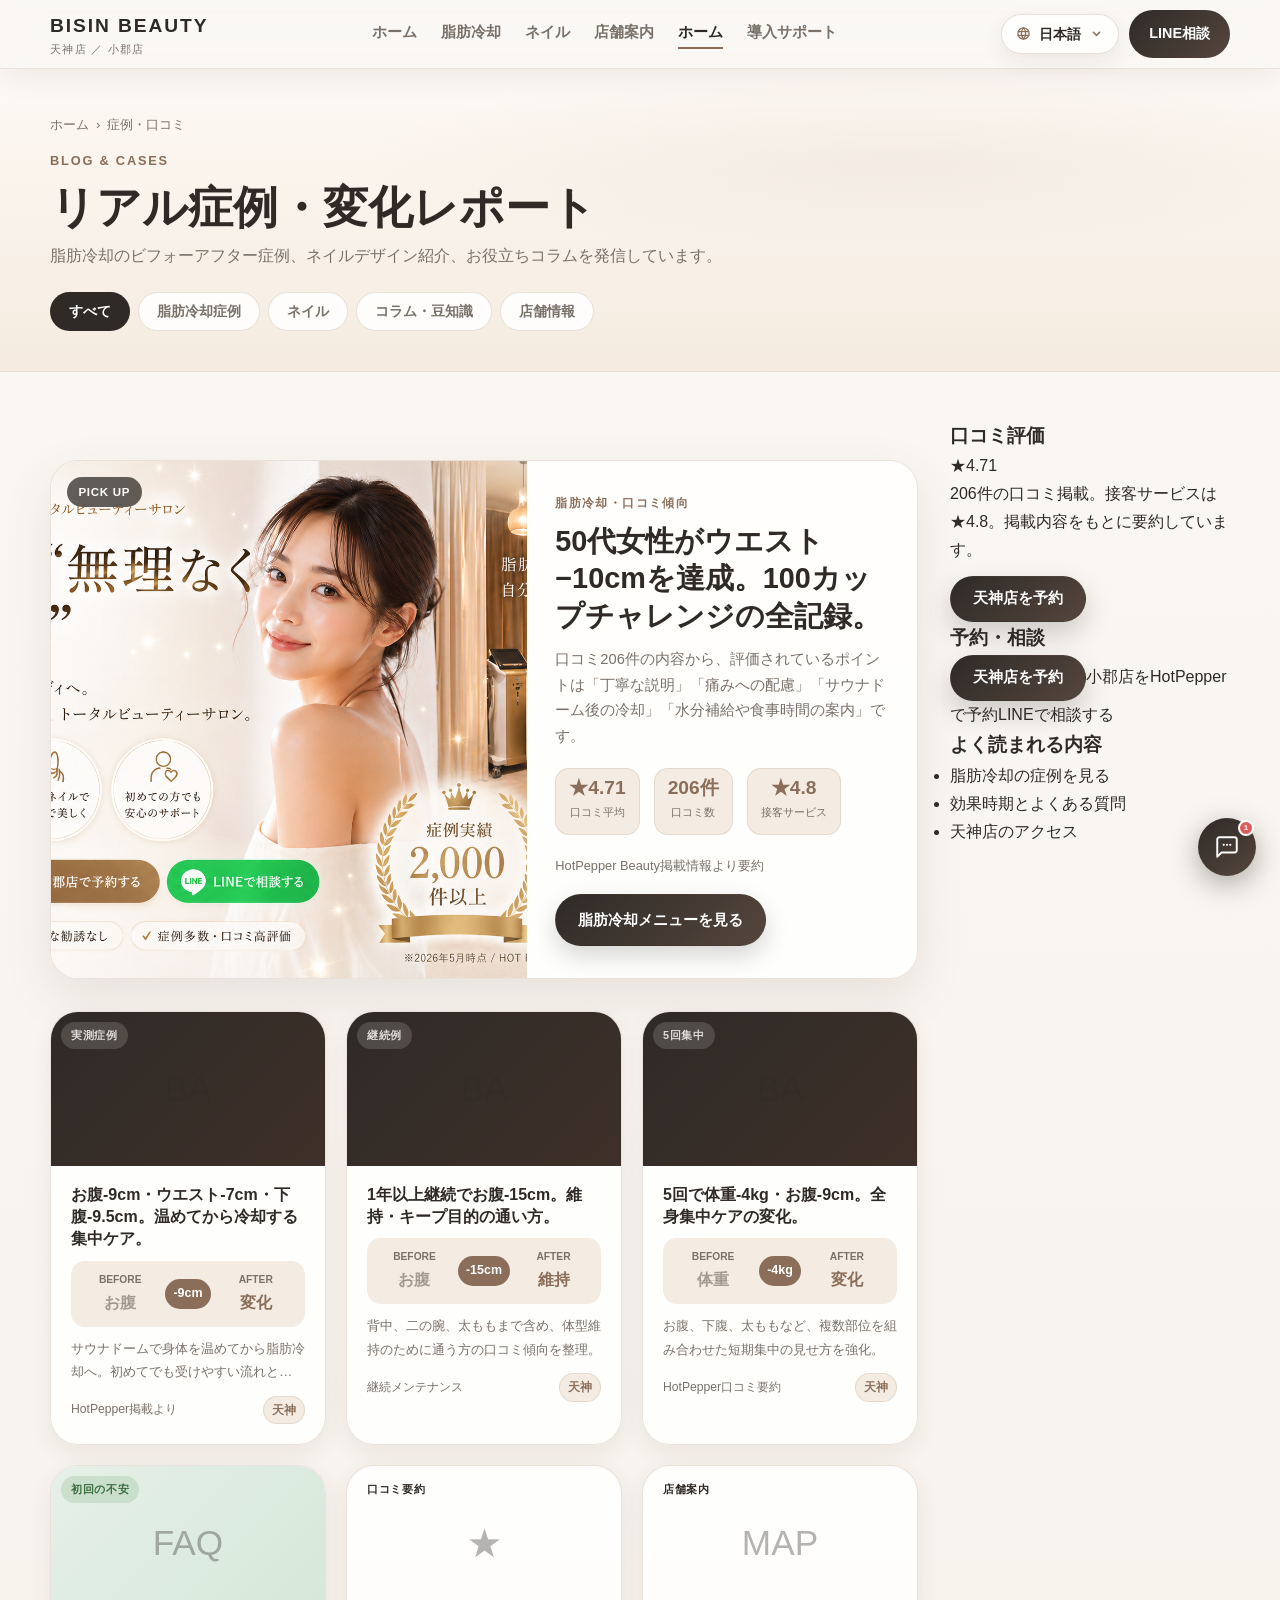
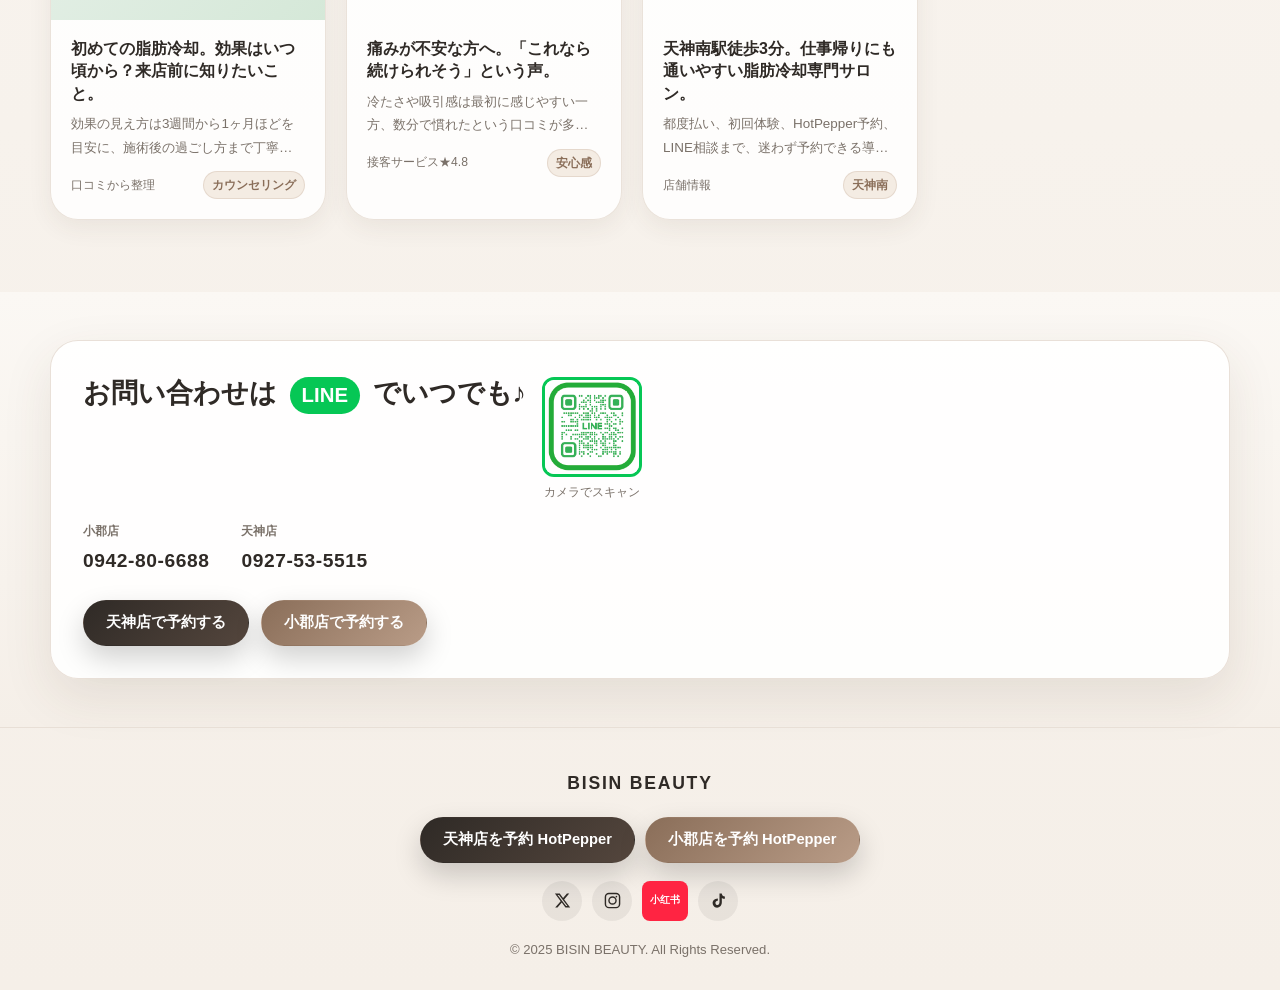
==== commit 82f731cb: "Add TikTok footer social link" ====
--- a/blog/index.html
+++ b/blog/index.html
@@ -275,11 +275,12 @@
       <a href="https://x.com/BisinCool" target="_blank" rel="noopener" class="sns-btn" aria-label="X（Twitter）"><svg width="17" height="17" viewBox="0 0 24 24" fill="currentColor"><path d="M18.244 2.25h3.308l-7.227 8.26 8.502 11.24H16.17l-5.214-6.817L4.99 21.75H1.68l7.73-8.835L1.254 2.25H8.08l4.713 6.231zm-1.161 17.52h1.833L7.084 4.126H5.117z"/></svg></a>
       <a href="https://www.instagram.com/bisincool/" target="_blank" rel="noopener" class="sns-btn" aria-label="Instagram"><svg width="17" height="17" viewBox="0 0 24 24" fill="none" stroke="currentColor" stroke-width="2"><rect x="2" y="2" width="20" height="20" rx="5"/><circle cx="12" cy="12" r="5"/><circle cx="17.5" cy="6.5" r="1.2" fill="currentColor" stroke="none"/></svg></a>
       <a href="https://www.xiaohongshu.com/discovery/item/69e0a2540000000022001ae0?source=webshare&amp;xhsshare=pc_web&amp;xsec_token=AB1BG-D9p5TQa1cb5tnmm_p1D4aSu9qyHYRRPa7bhW69w=&amp;xsec_source=pc_share" target="_blank" rel="noopener" class="sns-btn rednote" aria-label="小红书">小红书</a>
+      <a href="https://www.tiktok.com/search?lang=ja-JP&amp;q=bisin_coolspa&amp;t=1780551269080" target="_blank" rel="noopener" class="sns-btn" aria-label="TikTok"><svg width="17" height="17" viewBox="0 0 24 24" fill="currentColor" aria-hidden="true"><path d="M16.6 2c.4 2.5 1.8 4.2 4.4 4.4v3.2c-1.5.1-2.8-.3-4.3-1.2v6.1c0 7.8-8.5 10.2-12 4.6-2.3-3.6-.9-9.9 6.4-10.1v3.4c-.5.1-1 .2-1.5.4-1.4.5-2.2 1.8-1.8 3.3.7 2.9 5.6 3.7 5.6-1.9V2h3.2z"/></svg></a>
     </div>
     <p class="footer-copy">&copy; 2025 BISIN BEAUTY. All Rights Reserved.</p>
   </div>
 </footer>
-<script src="../js/i18n.js?v=10"></script>
+<script src="../js/i18n.js?v=13"></script>
 <script src="../js/cta-unified.js?v=4"></script>
 <link rel="stylesheet" href="../css/chatbot.css?v=9">
 <script src="../js/chatbot.js?v=8"></script>
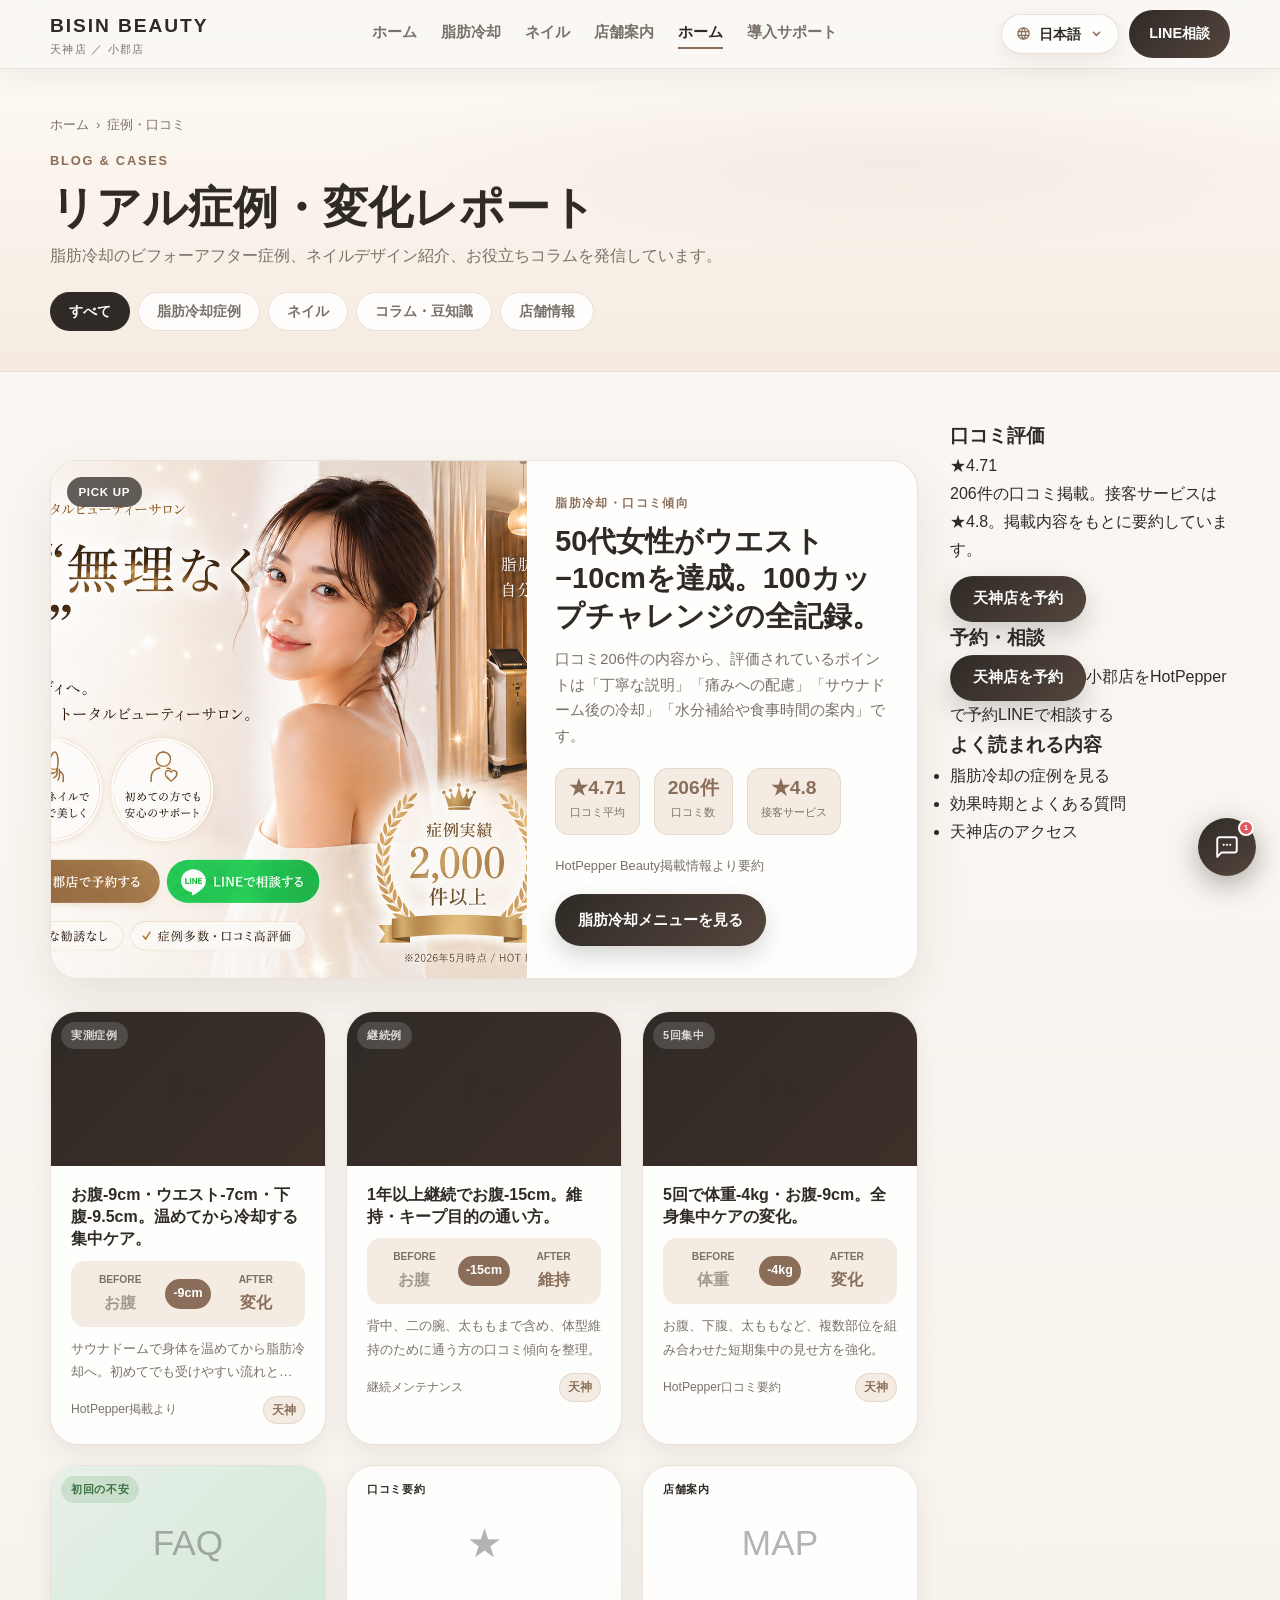
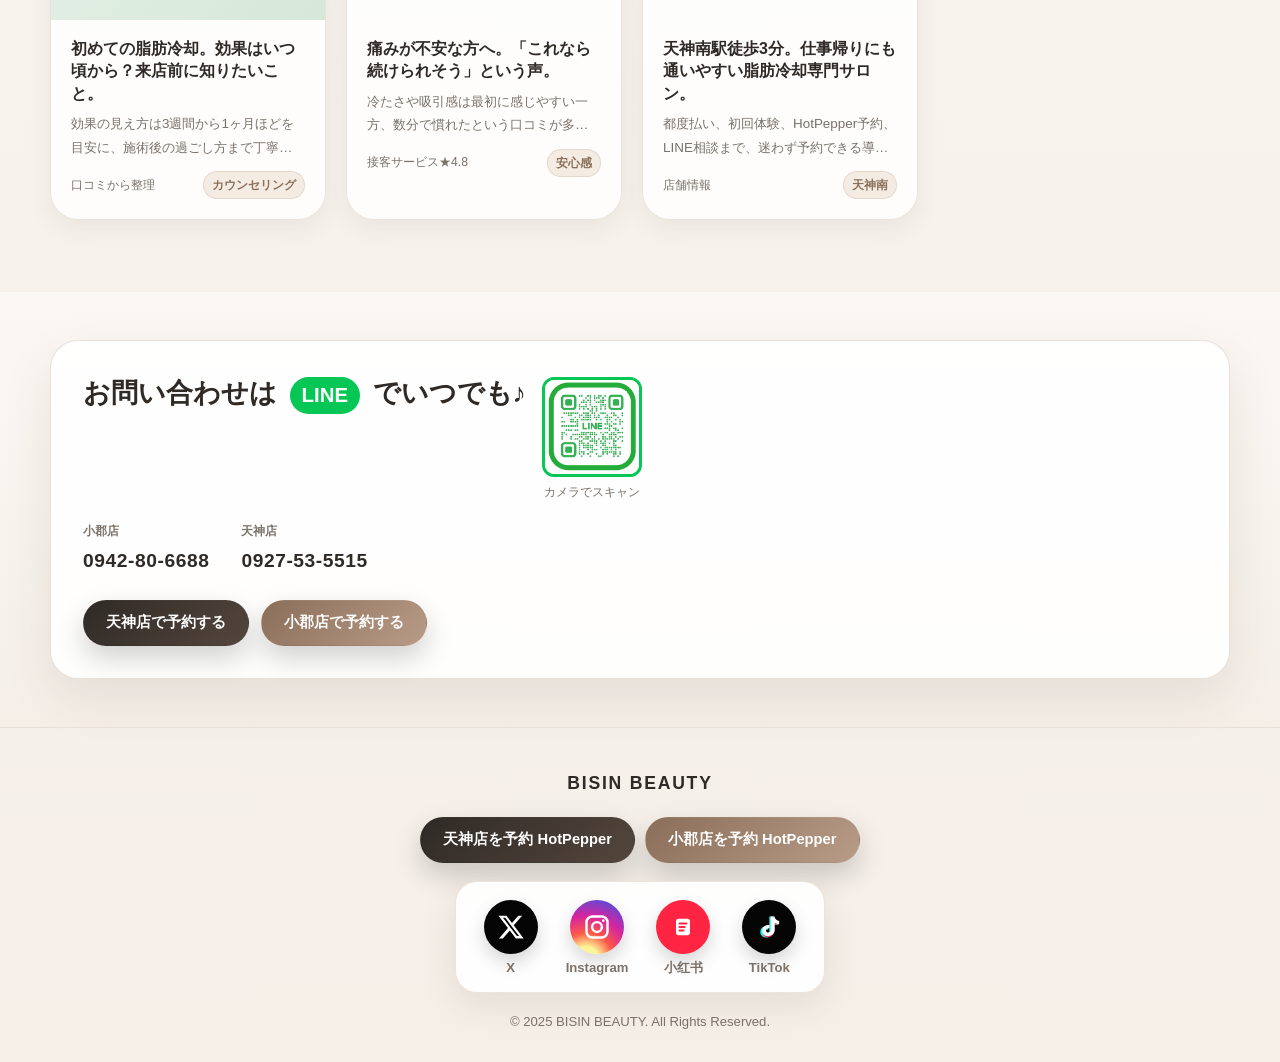
==== commit a79ff487: "Redesign footer social icons" ====
--- a/blog/index.html
+++ b/blog/index.html
@@ -142,10 +142,17 @@
     .footer-hp-btn{display:inline-flex;align-items:center;gap:7px;padding:10px 18px;border-radius:999px;background:#ff4b4b;color:#fff;font-size:.86rem;font-weight:700;transition:opacity .2s}
     .footer-hp-btn:hover{opacity:.85}
     .hp-badge{font-size:.68rem;background:rgba(0,0,0,.15);padding:2px 7px;border-radius:4px}
-    .footer-sns{display:flex;gap:10px}
-    .sns-btn{width:40px;height:40px;border-radius:50%;display:flex;align-items:center;justify-content:center;background:rgba(0,0,0,.06);color:var(--text);transition:background .2s,transform .2s}
-    .sns-btn:hover{background:rgba(0,0,0,.12);transform:translateY(-2px)}
-    .sns-btn.rednote{background:#ff2442;color:#fff;font-size:.6rem;font-weight:800;border-radius:8px;width:auto;padding:0 8px}
+    .footer-sns{display:flex;align-items:center;justify-content:center;gap:24px;flex-wrap:wrap;background:rgba(255,255,255,.92);border:1px solid rgba(232,223,214,.85);border-radius:22px;padding:18px 24px;box-shadow:0 12px 34px rgba(74,56,42,.10)}
+    .sns-btn{width:auto;height:auto;min-width:62px;border-radius:0;background:transparent;display:inline-flex;flex-direction:column;align-items:center;justify-content:center;gap:7px;color:var(--muted);font-size:.82rem;font-weight:600;line-height:1;text-decoration:none;transition:color .2s,transform .2s}
+    .sns-btn .sns-icon{width:54px;height:54px;border-radius:50%;display:inline-flex;align-items:center;justify-content:center;box-shadow:0 8px 18px rgba(0,0,0,.16);transition:transform .2s,box-shadow .2s}
+    .sns-btn svg{width:28px;height:28px;display:block}
+    .sns-btn:hover{background:transparent;color:var(--text);transform:translateY(-2px)}
+    .sns-btn:hover .sns-icon{transform:translateY(-1px);box-shadow:0 12px 24px rgba(0,0,0,.18)}
+    .sns-btn.x .sns-icon,.sns-btn.tiktok .sns-icon{background:#050505;color:#fff}
+    .sns-btn.instagram .sns-icon{background:radial-gradient(circle at 30% 110%,#fdf497 0,#fdf497 18%,#fd5949 38%,#d6249f 62%,#285aeb 100%);color:#fff}
+    .sns-btn.rednote .sns-icon{background:#ff2442;color:#fff}
+    .sns-label{display:block;white-space:nowrap}
+    @media(max-width:640px){.footer-sns{gap:16px;padding:16px 18px;border-radius:20px}.sns-btn{min-width:58px}.sns-btn .sns-icon{width:50px;height:50px}.sns-btn svg{width:26px;height:26px}}
     .footer-copy{font-size:.82rem;color:var(--muted)}
   </style>
   <link rel="stylesheet" href="../css/i18n.css?v=2" />
@@ -272,10 +279,10 @@
       <a href="https://beauty.hotpepper.jp/kr/slnH000498862/" target="_blank" rel="noopener" class="footer-hp-btn"><svg width="13" height="13" viewBox="0 0 24 24" fill="currentColor"><path d="M19 3H5a2 2 0 00-2 2v14a2 2 0 002 2h14a2 2 0 002-2V5a2 2 0 00-2-2zm-7 14l-5-5 1.4-1.4L12 14.2l7.6-7.6L21 8l-9 9z"/></svg>小郡店を予約<span class="hp-badge">HotPepper</span></a>
     </div>
     <div class="footer-sns">
-      <a href="https://x.com/BisinCool" target="_blank" rel="noopener" class="sns-btn" aria-label="X（Twitter）"><svg width="17" height="17" viewBox="0 0 24 24" fill="currentColor"><path d="M18.244 2.25h3.308l-7.227 8.26 8.502 11.24H16.17l-5.214-6.817L4.99 21.75H1.68l7.73-8.835L1.254 2.25H8.08l4.713 6.231zm-1.161 17.52h1.833L7.084 4.126H5.117z"/></svg></a>
-      <a href="https://www.instagram.com/bisincool/" target="_blank" rel="noopener" class="sns-btn" aria-label="Instagram"><svg width="17" height="17" viewBox="0 0 24 24" fill="none" stroke="currentColor" stroke-width="2"><rect x="2" y="2" width="20" height="20" rx="5"/><circle cx="12" cy="12" r="5"/><circle cx="17.5" cy="6.5" r="1.2" fill="currentColor" stroke="none"/></svg></a>
-      <a href="https://www.xiaohongshu.com/discovery/item/69e0a2540000000022001ae0?source=webshare&amp;xhsshare=pc_web&amp;xsec_token=AB1BG-D9p5TQa1cb5tnmm_p1D4aSu9qyHYRRPa7bhW69w=&amp;xsec_source=pc_share" target="_blank" rel="noopener" class="sns-btn rednote" aria-label="小红书">小红书</a>
-      <a href="https://www.tiktok.com/search?lang=ja-JP&amp;q=bisin_coolspa&amp;t=1780551269080" target="_blank" rel="noopener" class="sns-btn" aria-label="TikTok"><svg width="17" height="17" viewBox="0 0 24 24" fill="currentColor" aria-hidden="true"><path d="M16.6 2c.4 2.5 1.8 4.2 4.4 4.4v3.2c-1.5.1-2.8-.3-4.3-1.2v6.1c0 7.8-8.5 10.2-12 4.6-2.3-3.6-.9-9.9 6.4-10.1v3.4c-.5.1-1 .2-1.5.4-1.4.5-2.2 1.8-1.8 3.3.7 2.9 5.6 3.7 5.6-1.9V2h3.2z"/></svg></a>
+      <a href="https://x.com/BisinCool" target="_blank" rel="noopener" class="sns-btn x" aria-label="X"><span class="sns-icon"><svg viewBox="0 0 24 24" fill="currentColor" aria-hidden="true"><path d="M18.244 2.25h3.308l-7.227 8.26 8.502 11.24H16.17l-5.214-6.817L4.99 21.75H1.68l7.73-8.835L1.254 2.25H8.08l4.713 6.231zm-1.161 17.52h1.833L7.084 4.126H5.117z"/></svg></span><span class="sns-label">X</span></a>
+      <a href="https://www.instagram.com/bisincool/" target="_blank" rel="noopener" class="sns-btn instagram" aria-label="Instagram"><span class="sns-icon"><svg viewBox="0 0 24 24" fill="none" stroke="currentColor" stroke-width="2.1" aria-hidden="true"><rect x="3" y="3" width="18" height="18" rx="5"/><circle cx="12" cy="12" r="4.2"/><circle cx="17.4" cy="6.6" r="1.15" fill="currentColor" stroke="none"/></svg></span><span class="sns-label">Instagram</span></a>
+      <a href="https://www.xiaohongshu.com/discovery/item/69e0a2540000000022001ae0?source=webshare&amp;xhsshare=pc_web&amp;xsec_token=AB1BG-D9p5TQa1cb5tnmm_p1D4aSu9qyHYRRPa7bhW69w=&amp;xsec_source=pc_share" target="_blank" rel="noopener" class="sns-btn rednote" aria-label="小红书"><span class="sns-icon"><svg viewBox="0 0 24 24" fill="none" aria-hidden="true"><rect x="6" y="5" width="12" height="14" rx="2.2" fill="currentColor"/><path d="M9 9h6M9 12h4.5M9 15h3.5" stroke="#ff2442" stroke-width="1.7" stroke-linecap="round"/></svg></span><span class="sns-label">小红书</span></a>
+      <a href="https://www.tiktok.com/search?lang=ja-JP&amp;q=bisin_coolspa&amp;t=1780551269080" target="_blank" rel="noopener" class="sns-btn tiktok" aria-label="TikTok"><span class="sns-icon"><svg viewBox="0 0 24 24" aria-hidden="true"><path fill="#25F4EE" d="M15.2 3.1c.4 2.4 1.8 3.9 4.2 4.3v3c-1.4 0-2.6-.4-3.7-1.2v6.1c0 3.4-2.5 5.8-5.9 5.8-3 0-5.3-2.1-5.3-4.9 0-3 2.4-5.1 5.7-5.1.3 0 .7 0 1 .1v3.1c-.3-.1-.6-.1-.9-.1-1.4 0-2.3.8-2.3 1.9s.9 1.8 2.1 1.8c1.4 0 2.2-.9 2.2-2.6V3.1h2.9z"/><path fill="#FE2C55" d="M16.4 4.2c.7 1.7 2 2.7 4 3v3c-1.4-.1-2.7-.5-3.8-1.4v6.2c0 3.3-2.5 5.7-5.9 5.7-1.9 0-3.6-.8-4.6-2.2.9.5 1.9.8 3 .8 3.3 0 5.9-2.4 5.9-5.7V4.2h1.4z"/><path fill="#fff" d="M14.1 3.1h2.6c.4 2.1 1.8 3.4 4 3.8v2.7c-1.4-.1-2.7-.5-3.8-1.4v6.2c0 3.1-2.4 5.4-5.6 5.4-2.8 0-5.1-1.9-5.1-4.6 0-2.8 2.3-4.9 5.3-4.9.4 0 .7 0 1 .1v2.8c-.3-.1-.6-.1-.9-.1-1.3 0-2.2.8-2.2 1.8s.9 1.8 2 1.8c1.3 0 2.1-.9 2.1-2.5V3.1z"/></svg></span><span class="sns-label">TikTok</span></a>
     </div>
     <p class="footer-copy">&copy; 2025 BISIN BEAUTY. All Rights Reserved.</p>
   </div>
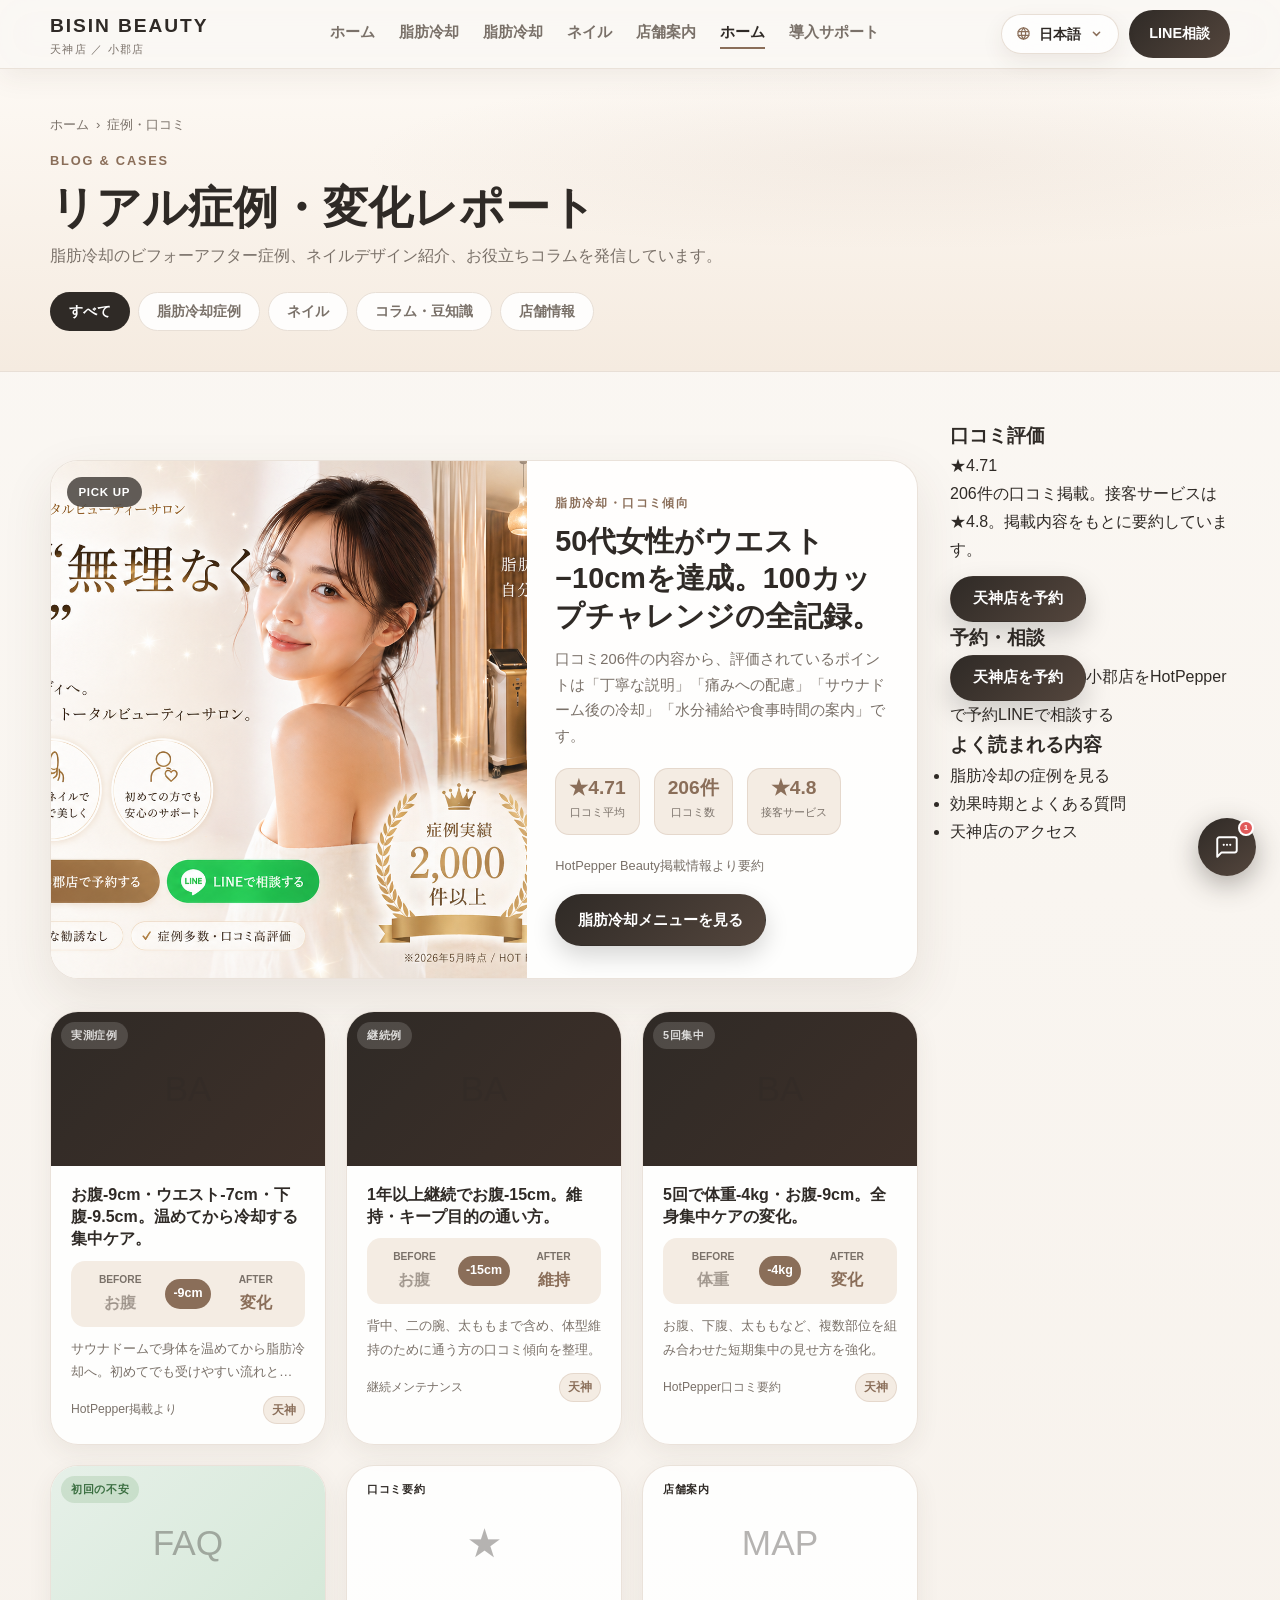
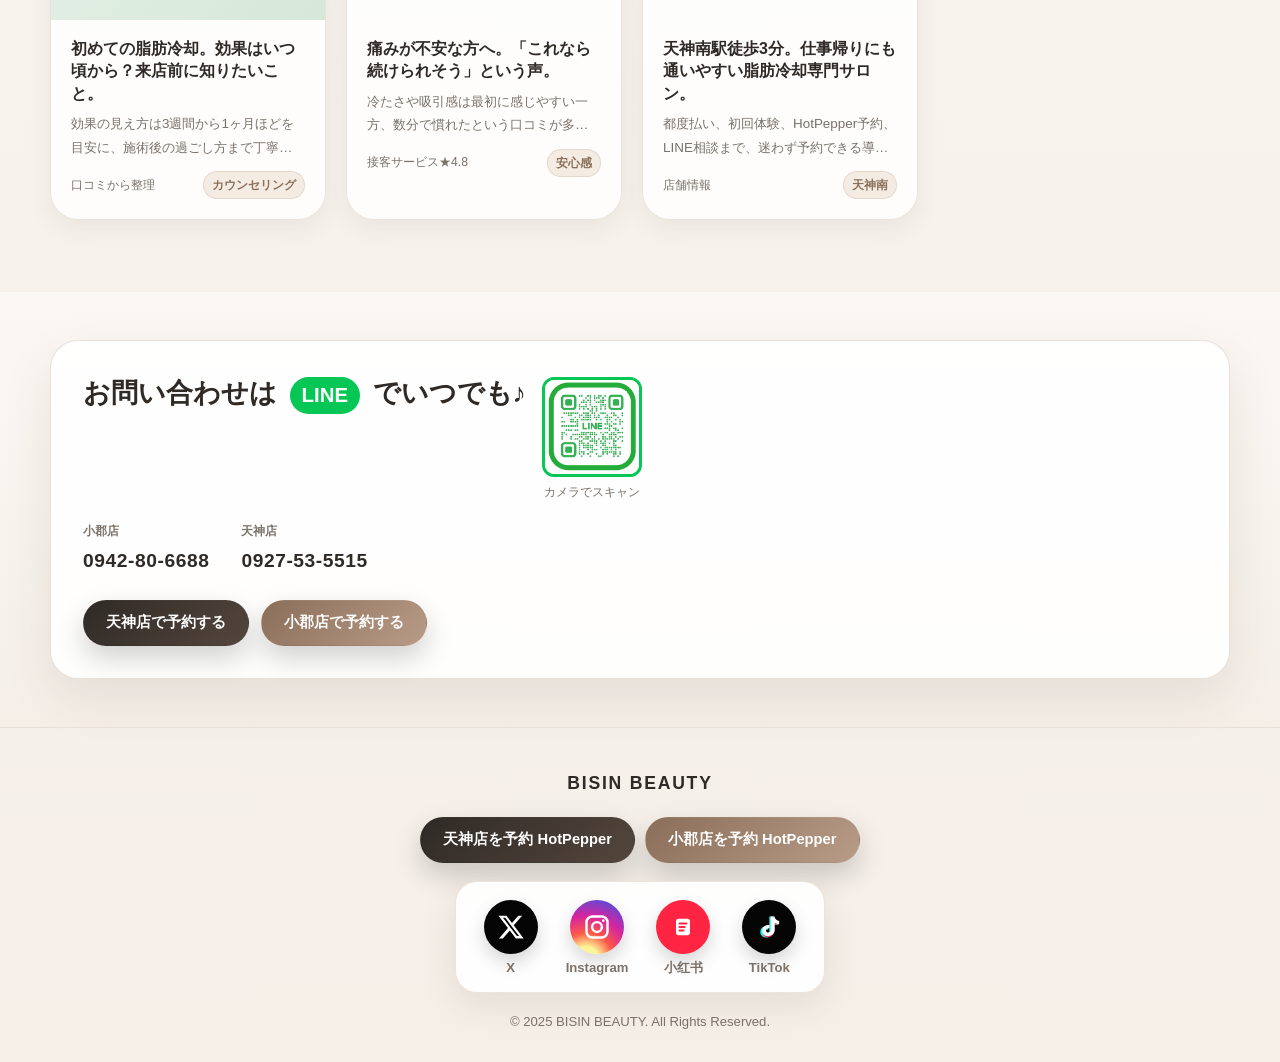
==== commit 801e2b2b: "Add men's fat freezing landing page" ====
--- a/blog/index.html
+++ b/blog/index.html
@@ -166,6 +166,7 @@
       <button class="nav-close" onclick="document.getElementById('globalNav').classList.remove('open')" aria-label="閉じる">✕</button>
       <a href="../index.html" onclick="document.getElementById('globalNav').classList.remove('open')">ホーム</a>
       <a href="../services/fat-freezing.html" onclick="document.getElementById('globalNav').classList.remove('open')">脂肪冷却</a>
+      <a href="../services/mens-fat-freezing.html" onclick="document.getElementById('globalNav').classList.remove('open')">メンズ</a>
       <a href="../services/nail.html" onclick="document.getElementById('globalNav').classList.remove('open')">ネイル</a>
       <a href="../stores/coolspa-tenjin.html" onclick="document.getElementById('globalNav').classList.remove('open')">店舗案内</a>
       <a href="index.html" class="active" onclick="document.getElementById('globalNav').classList.remove('open')">症例・ビフォーアフター</a>
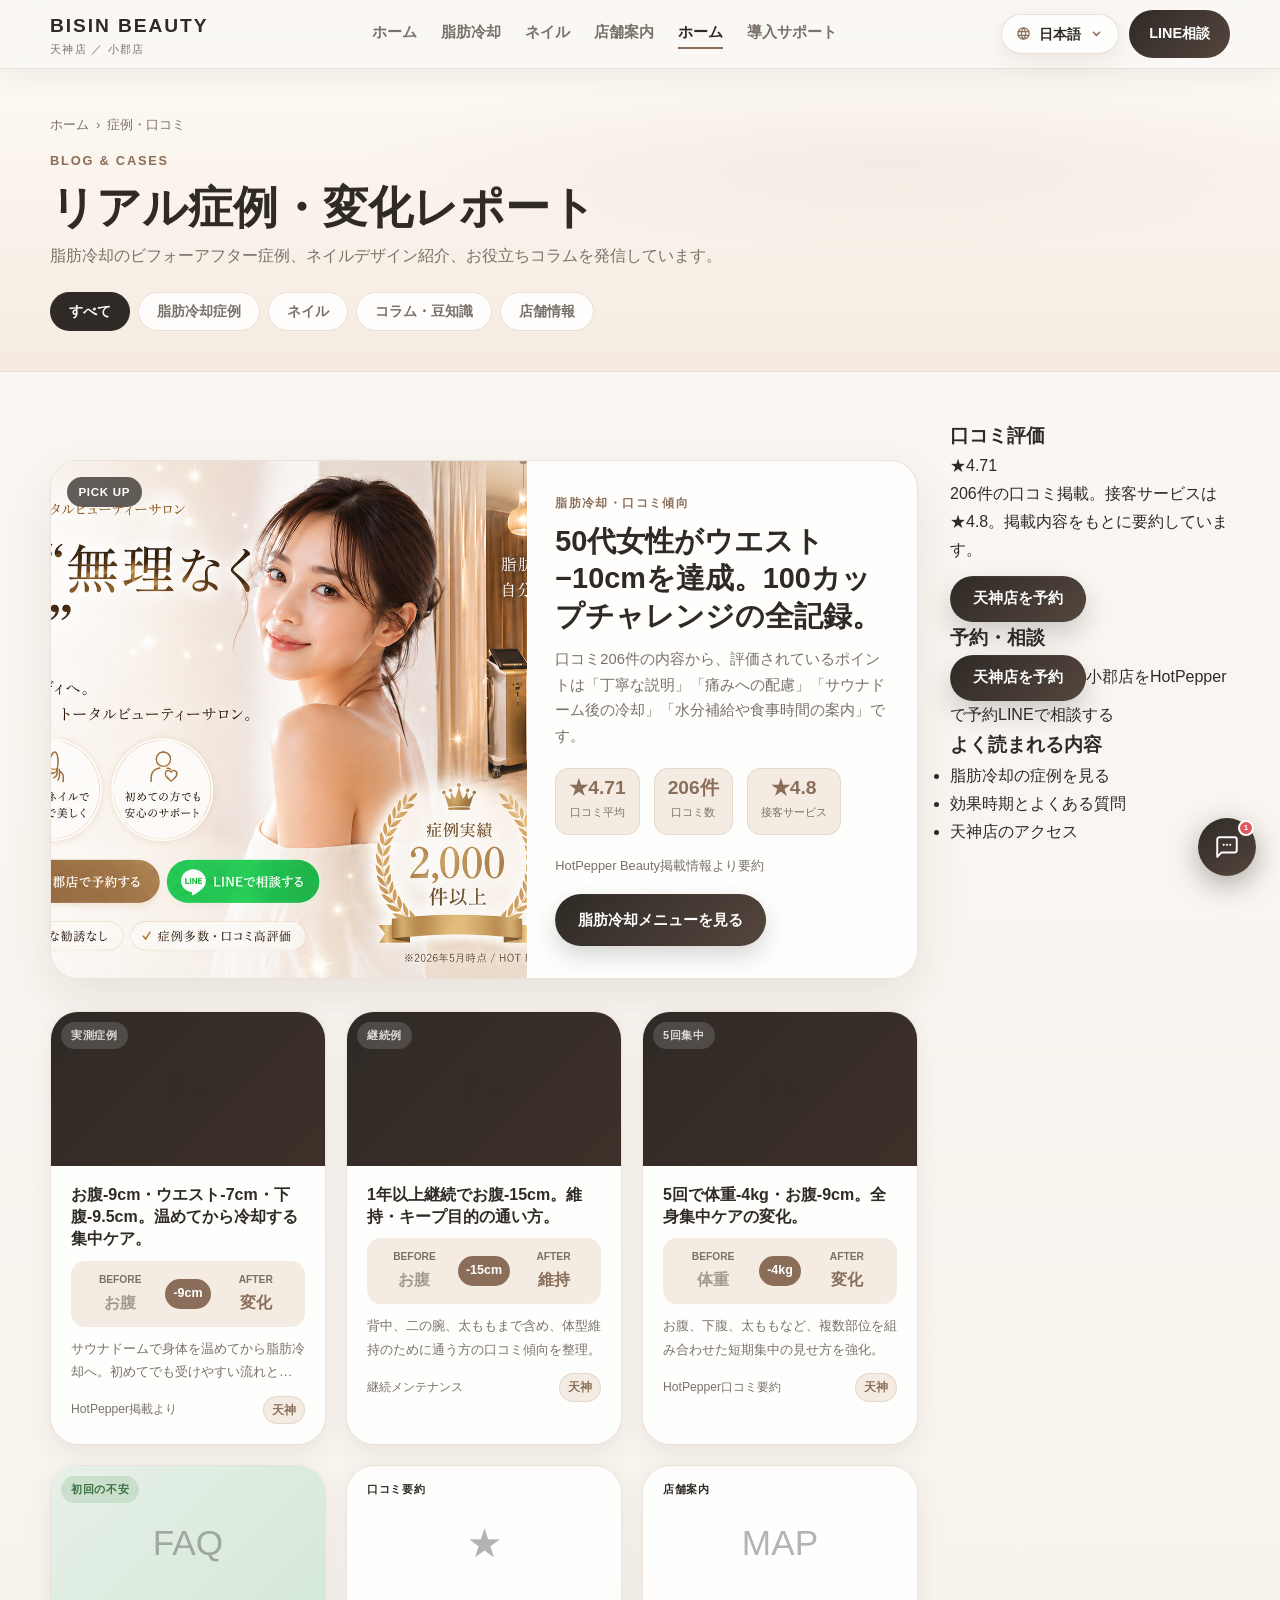
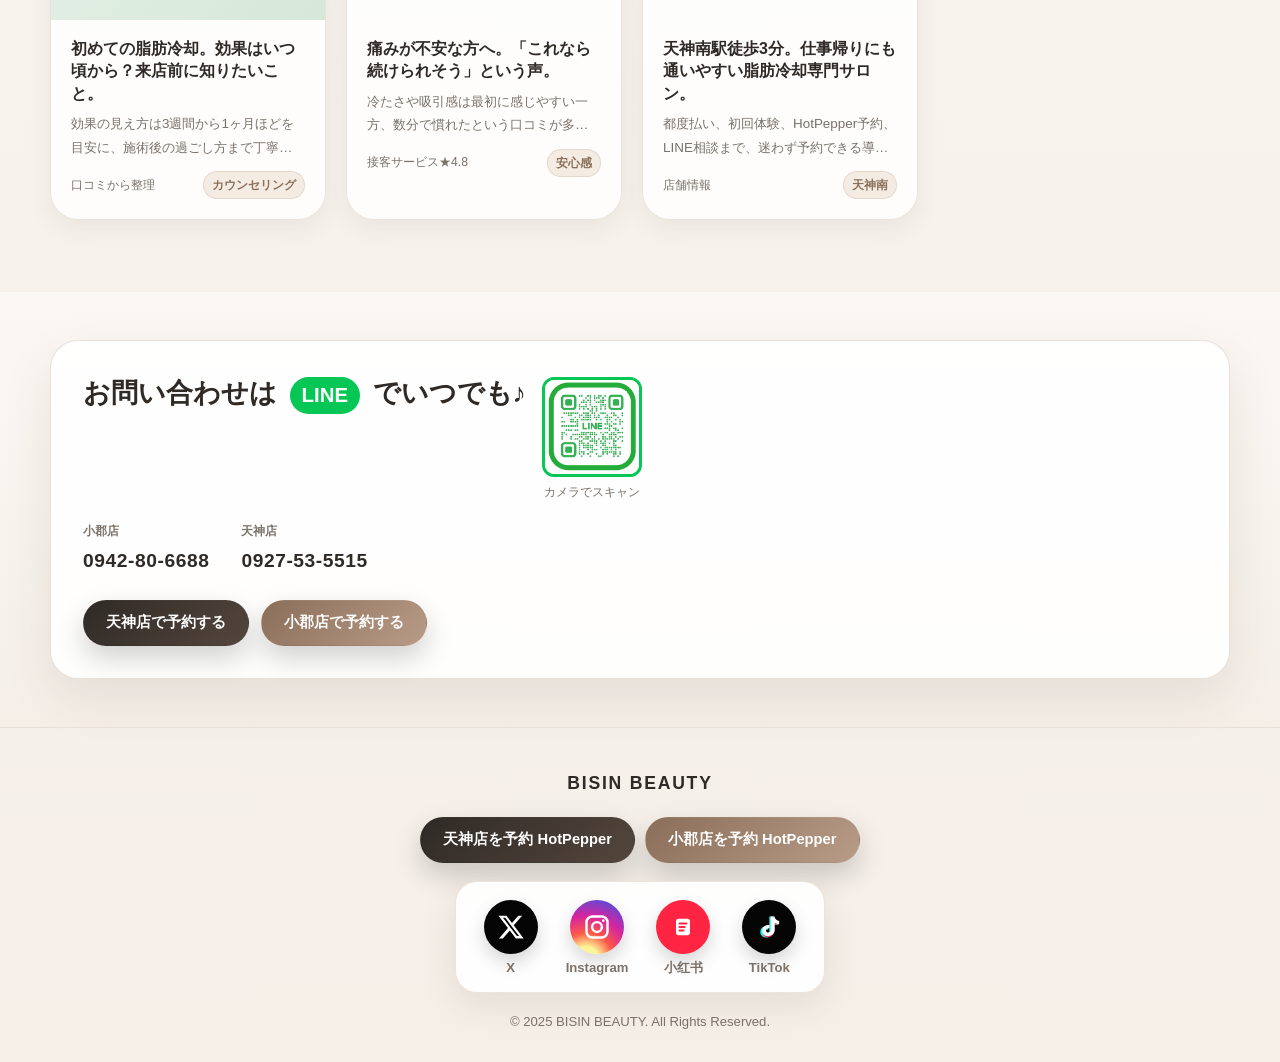
==== commit b02196a3: "Fix mobile nav and nest mens page entry" ====
--- a/blog/index.html
+++ b/blog/index.html
@@ -126,10 +126,10 @@
       .blog-grid{grid-template-columns:1fr 1fr}
     }
     @media(max-width:720px){
-      .nav{display:none;flex-direction:column;position:fixed;top:0;left:0;width:100%;height:100%;background:#fbf8f4;backdrop-filter:blur(20px);z-index:100;justify-content:center;align-items:center;gap:36px;font-size:1.2rem}
+      .nav{display:none;flex-direction:column;position:fixed;top:0;left:0;width:100%;height:100vh;height:100dvh;overflow-y:auto;background:#fff;backdrop-filter:none;z-index:1000;justify-content:flex-start;align-items:center;gap:24px;font-size:1.08rem;padding:88px 24px 32px}
       .nav.open{display:flex}
       .nav-close{position:absolute;top:24px;right:24px;background:none;border:none;font-size:2rem;cursor:pointer;color:var(--text)}
-      .hamburger{display:flex;flex-direction:column;gap:5px;background:none;border:none;cursor:pointer;padding:8px;z-index:200}
+      .hamburger{display:flex;flex-direction:column;gap:5px;background:none;border:none;cursor:pointer;padding:8px;z-index:1001}
       .hamburger span{display:block;width:24px;height:2px;background:var(--text);border-radius:2px}
       .blog-grid{grid-template-columns:1fr}
       .filter-bar{gap:6px}
@@ -166,7 +166,6 @@
       <button class="nav-close" onclick="document.getElementById('globalNav').classList.remove('open')" aria-label="閉じる">✕</button>
       <a href="../index.html" onclick="document.getElementById('globalNav').classList.remove('open')">ホーム</a>
       <a href="../services/fat-freezing.html" onclick="document.getElementById('globalNav').classList.remove('open')">脂肪冷却</a>
-      <a href="../services/mens-fat-freezing.html" onclick="document.getElementById('globalNav').classList.remove('open')">メンズ</a>
       <a href="../services/nail.html" onclick="document.getElementById('globalNav').classList.remove('open')">ネイル</a>
       <a href="../stores/coolspa-tenjin.html" onclick="document.getElementById('globalNav').classList.remove('open')">店舗案内</a>
       <a href="index.html" class="active" onclick="document.getElementById('globalNav').classList.remove('open')">症例・ビフォーアフター</a>
